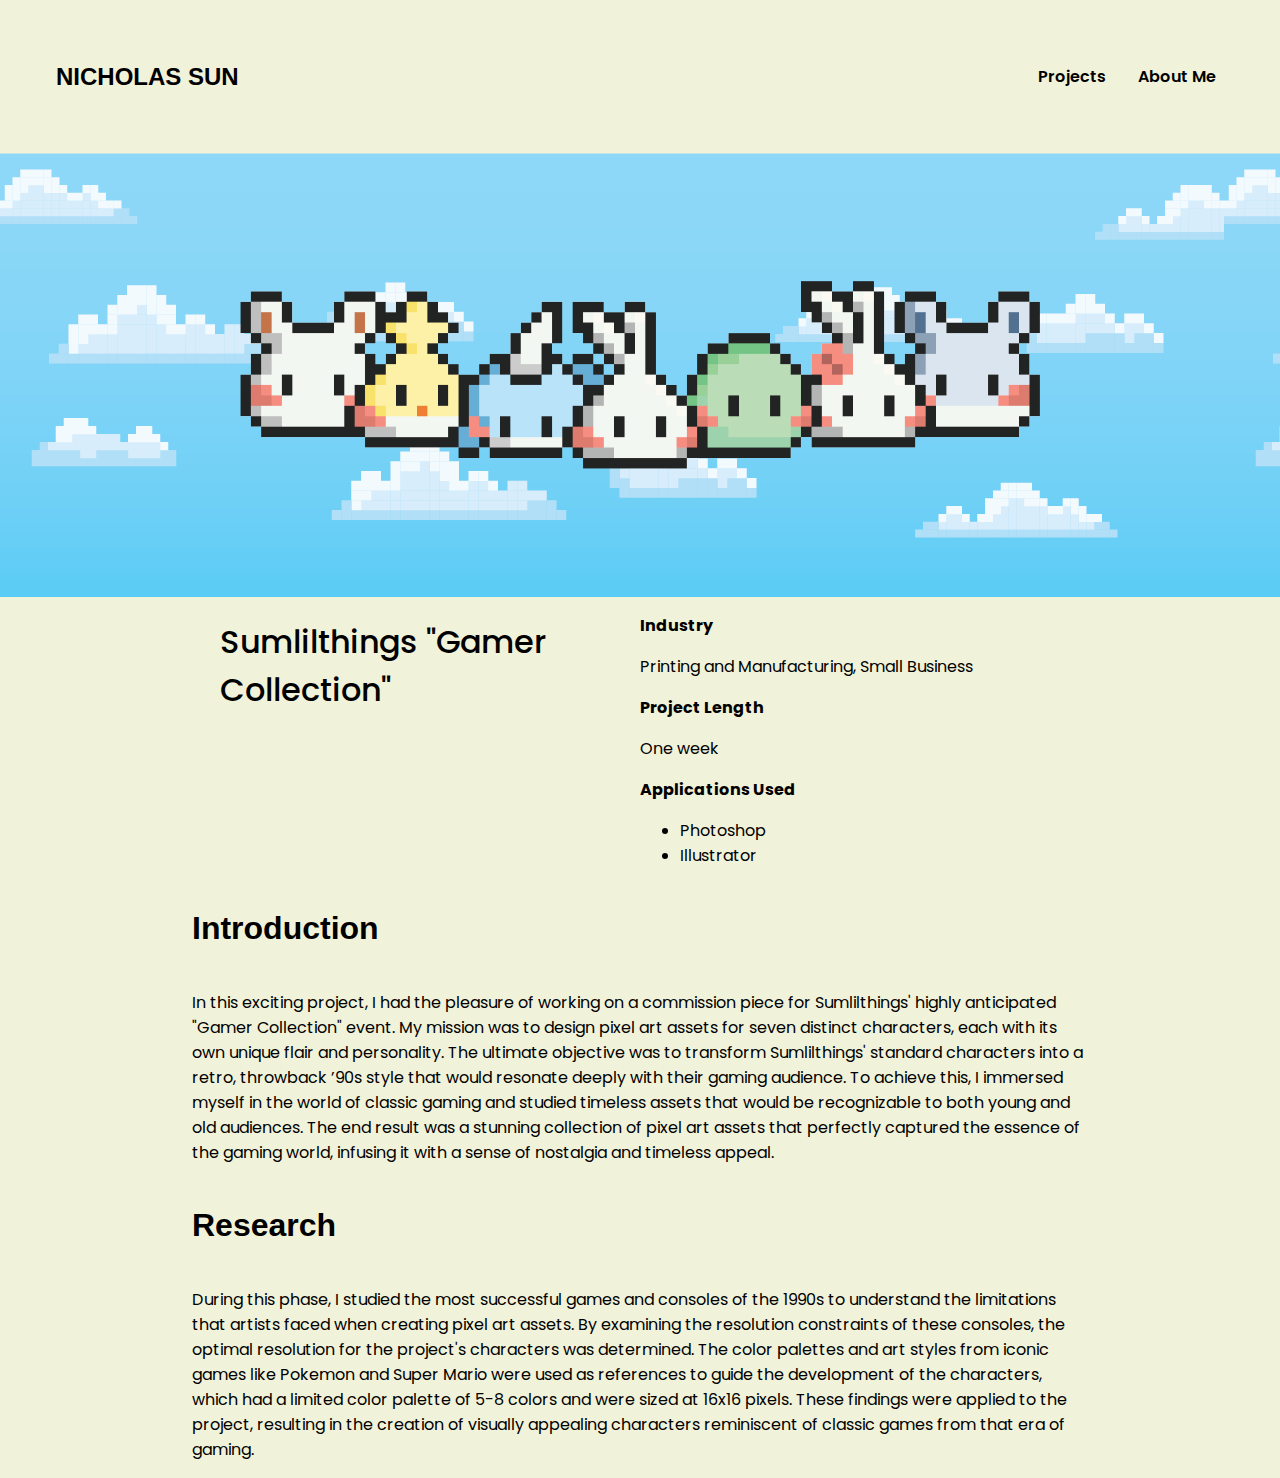
==== project1.html @ 2cc6ef91 "edit" ====
<!DOCTYPE html>
<html lang="en">
<head>
    <meta charset="UTF-8">
    <meta http-equiv="X-UA-Compatible" content="IE=edge">
    <meta name="viewport" content="width=device-width, initial-scale=1.0">
    <link rel="stylesheet" href="styles.css">
    <title>nicholaszsun</title>
</head>
<body class="page project1">
    <header>
        <nav>
            <a class="logo" href="index.html">Nicholas Sun</a>
            <div class="navlinks">
                <ul>
                   <li><a href="#">Projects</a></li>
                    <li><a href="#">About Me</a></li> 
                </ul>
            </div>
        </nav>
    </header>

    <section class="sumlilhero">
        <img class="sumlilthumbnail" src="images/Sumlilthings Banner Remake-01-01.png" alt="Sumlilthings Banner"> 
    </section>
      
    <section class="sect title">
        <div class="sect title content">
          <div class="cont sumlil">
            <h1>Sumlilthings "Gamer Collection"</h1>
          </div>
          <div class="desc sumlil">
            <h3>Industry</h3>
                <p>Printing and Manufacturing, Small Business </p>
                <h3>Project Length</h3>
                <p>One week</p>
                <h3>Applications Used</h3>
                <ul>
                    <li>Photoshop</li>
                    <li>Illustrator</li>
                </ul>
          </div>
        </div>
    </section>


    <section class="sect intro">
        <div class="sect content intro ">
          <h2>Introduction</h2>
          <div class="">
            <p>In this exciting project, I had the pleasure of working on a commission piece for Sumlilthings' highly anticipated "Gamer Collection" event. My mission was to design pixel art assets for seven distinct characters, each with its own unique flair and personality. The ultimate objective was to transform Sumlilthings' standard characters into a retro, throwback ’90s style that would resonate deeply with their gaming audience. To achieve this, I immersed myself in the world of classic gaming and studied timeless assets that would be recognizable to both young and old audiences. The end result was a stunning collection of pixel art assets that perfectly captured the essence of the gaming world, infusing it with a sense of nostalgia and timeless appeal.
                  </p>
          </div>
        </div>
      </section>

    <section class="sect research">
        <div class="sect content research">
            <h2>Research</h2>
            <p>During this phase, I studied the most successful games and consoles of the 1990s to understand the limitations that artists faced when creating pixel art assets. By examining the resolution constraints of these consoles, the optimal resolution for the project's characters was determined. The color palettes and art styles from iconic games like Pokemon and Super Mario were used as references to guide the development of the characters, which had a limited color palette of 5-8 colors and were sized at 16x16 pixels. These findings were applied to the project, resulting in the creation of visually appealing characters reminiscent of classic games from that era of gaming.</p>
        </div>    
    </section>

</body>
</html>
---- styles.css ----
@import url('https://fonts.googleapis.com/css2?family=Poppins:wght@300;400;500;700;800&display=swap');
 @font-face {
  font-family: bubblepixel;
  src: url(fonts/04B_30__.TTF);
 }

*{
  box-sizing: border-box;
  font-family: "Poppins", sans-serif;
  font-size: 16px;
}

body{
  background-color: #f1f2da;
  margin: 0;
  padding: 0;
}

h2{
  font-size: 2rem;
  font-weight: 600;
  font-family: Helvetica, sans-serif;
}

/* ^^^^^^^^^^^^^^^^^^^^^^^^^^^^^^^^CSS FOR THE ENIRE WEBSITE^^^^^^^^^^^^^^^^^^^^^^^^^^^^^^^^^^^^^^^ */

nav{
  display: flex;
  justify-content: space-between;
  align-items: center;
  padding: 3rem;
  /* background-color: lightblue; */
}

.logo{
  font-family: "Helvetica", sans-serif;
  font-weight: 700;
  font-size: 1.5rem;
  margin: .5rem;
  color: black;
  text-decoration: none;
  text-transform: uppercase;
}

.navlinks ul{
  margin: 0;
  padding: 0;
  display: flex;
}

.navlinks li{
  list-style: none;
}

.navlinks li a{
  text-decoration: none;
  color: black;
  padding: 1rem;
  display: block;
}

.navlinks li:hover{
  font-weight: 700;
}

/* ^^^^^^^^^^^^^^^^^^^^^^^^^^^^^^^^CSS FOR THE HEADER OF WEBSITE^^^^^^^^^^^^^^^^^^^^^^^^^^^^^^^^^^^^^^^ */
 .hero{
  display: flex;
  justify-content: center;
 }

 h1{
  font-size: 2rem;
  width: min(800px, 70%);
  font-weight: 500;
 }

 /* ^^^^^^^^^^^^^^^^^^^^^^^^^^^^^^^^CSS FOR PROJECTS OF WEBSITE^^^^^^^^^^^^^^^^^^^^^^^^^^^^^^^^^^^^^^^ */
 a{
  color: black;
  font-weight: 600;
}

.projects{
  display: grid;
  grid-template-columns: repeat(2,1fr);
  grid-template-rows: repeat(3,1fr);
  gap: 1rem 0;
  padding: 1rem;
}

.projectimage{
  background-color: lightblue;
}
.projectdes{
  background-color: lightcoral;
}

.projtitle{
  font-family: Helvetica, sans-serif;
  font-size: 2rem;
}

/* ^^^^^^^^^^^^^^^^^^^^^^^^^^^^^^^^CSS FOR PROJECT 1 HERO^^^^^^^^^^^^^^^^^^^^^^^^^^^^^^^^^^^^^^^ */
.sumlilhero{
  background-image: url(images/Background-01-01.png);
  background-position: left top;
  display: flex;
  justify-content: center;
  align-items: center;
  padding: 8rem 0rem;
}
.sumlilthumbnail{
  width: min(800px, 70%);
}

.sect{
  display: grid;
  margin: auto;
}

.sect.title{
  justify-content: center;
}
.sect.title.content{
  grid-template-columns: repeat(2, minmax(600px,1fr));
}
.cont.sumlil{
  display: flex;
  justify-content: flex-end;
}

.sect.intro{
  justify-content: center;
}
.sect.content{
  width: min(1200px, 70%);
}
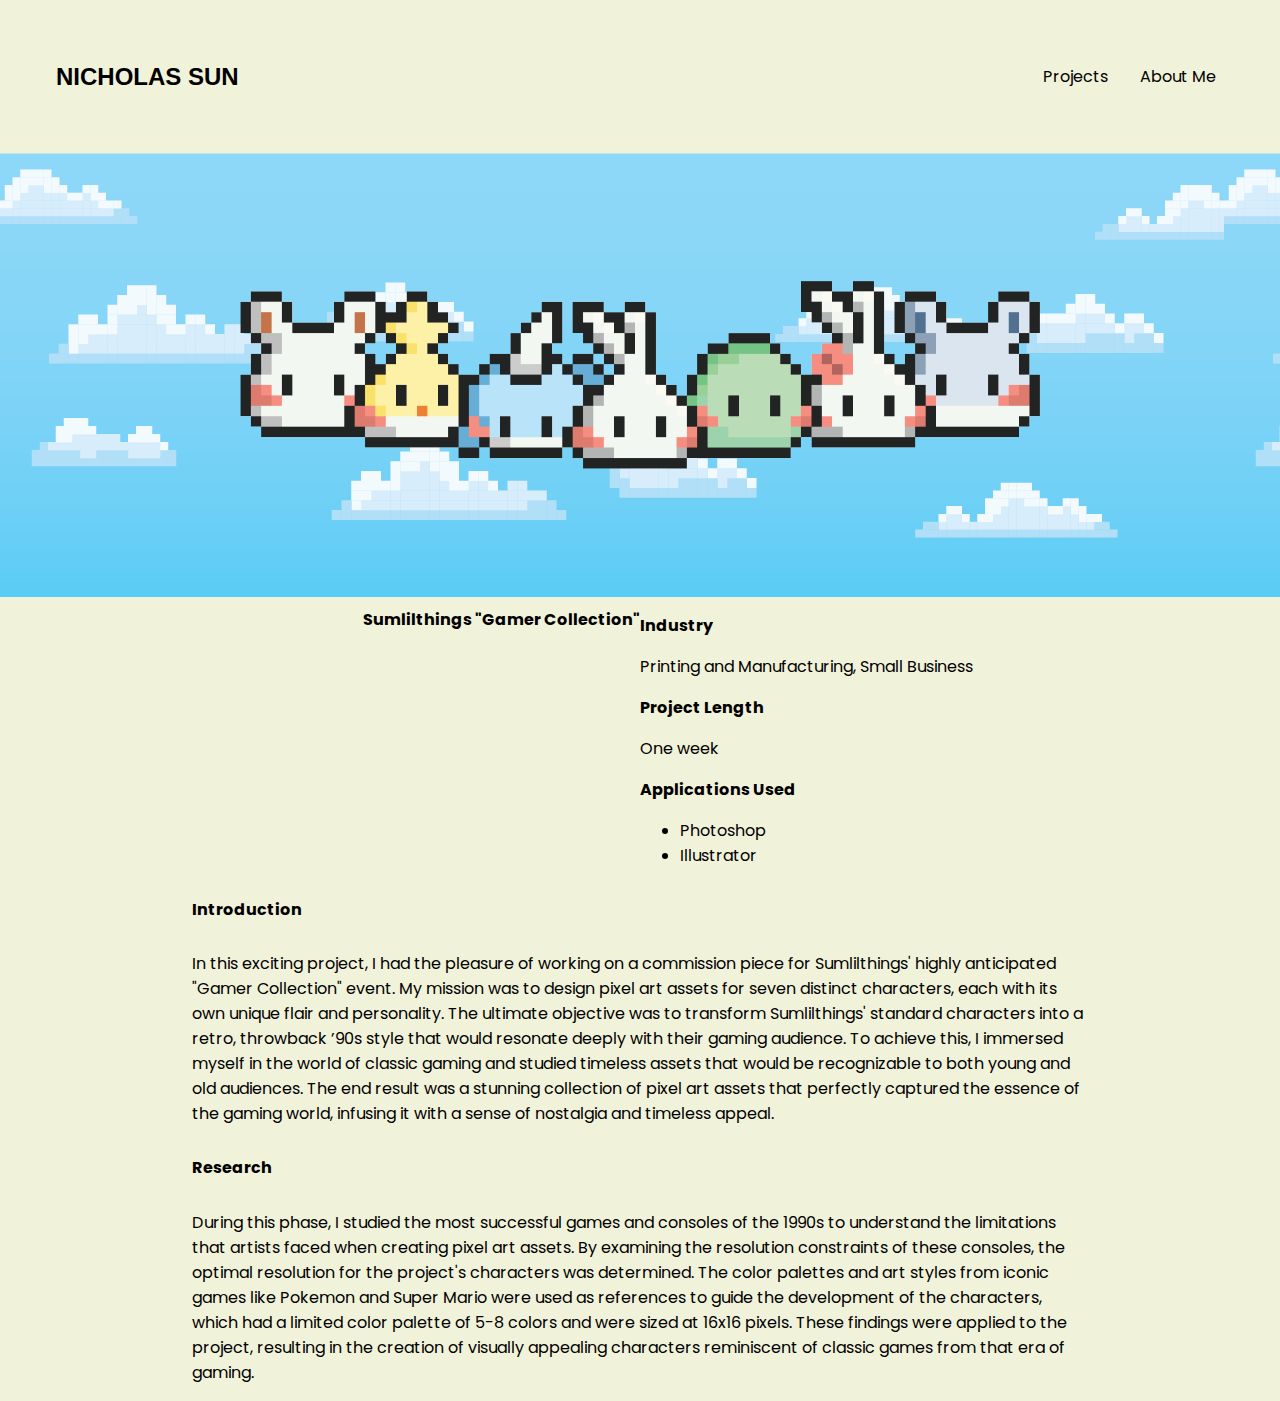
==== commit fd9f34f2: "added project 1 stylesheet" ====
--- a/project1.html
+++ b/project1.html
@@ -4,7 +4,7 @@
     <meta charset="UTF-8">
     <meta http-equiv="X-UA-Compatible" content="IE=edge">
     <meta name="viewport" content="width=device-width, initial-scale=1.0">
-    <link rel="stylesheet" href="styles.css">
+    <link rel="stylesheet" href="project1.css">
     <title>nicholaszsun</title>
 </head>
 <body class="page project1">
--- a/project1.css
+++ b/project1.css
@@ -0,0 +1,91 @@
+@import url('https://fonts.googleapis.com/css2?family=Poppins:wght@300;400;500;700;800&display=swap');
+@font-face {
+ font-family: bubblepixel;
+ src: url(fonts/04B_30__.TTF);
+}
+
+*{
+ box-sizing: border-box;
+ font-family: "Poppins", sans-serif;
+ font-size: 16px;
+}
+
+body{
+ background-color: #f1f2da;
+ margin: 0;
+ padding: 0;
+}
+
+nav{
+    display: flex;
+    justify-content: space-between;
+    align-items: center;
+    padding: 3rem;
+    /* background-color: lightblue; */
+  }
+  
+  .logo{
+    font-family: "Helvetica", sans-serif;
+    font-weight: 700;
+    font-size: 1.5rem;
+    margin: .5rem;
+    color: black;
+    text-decoration: none;
+    text-transform: uppercase;
+  }
+  
+  .navlinks ul{
+    margin: 0;
+    padding: 0;
+    display: flex;
+  }
+  
+  .navlinks li{
+    list-style: none;
+  }
+  
+  .navlinks li a{
+    text-decoration: none;
+    color: black;
+    padding: 1rem;
+    display: block;
+  }
+  
+  .navlinks li:hover{
+    font-weight: 700;
+  }
+
+  .sumlilhero{
+    background-image: url(images/Background-01-01.png);
+    background-position: left top;
+    display: flex;
+    justify-content: center;
+    align-items: center;
+    padding: 8rem 0rem;
+  }
+  .sumlilthumbnail{
+    width: min(800px, 70%);
+  }
+  
+  .sect{
+    display: grid;
+    margin: auto;
+  }
+  
+  .sect.title{
+    justify-content: center;
+  }
+  .sect.title.content{
+    grid-template-columns: repeat(2, minmax(600px,1fr));
+  }
+  .cont.sumlil{
+    display: flex;
+    justify-content: flex-end;
+  }
+  
+  .sect.intro{
+    justify-content: center;
+  }
+  .sect.content{
+    width: min(1200px, 70%);
+  }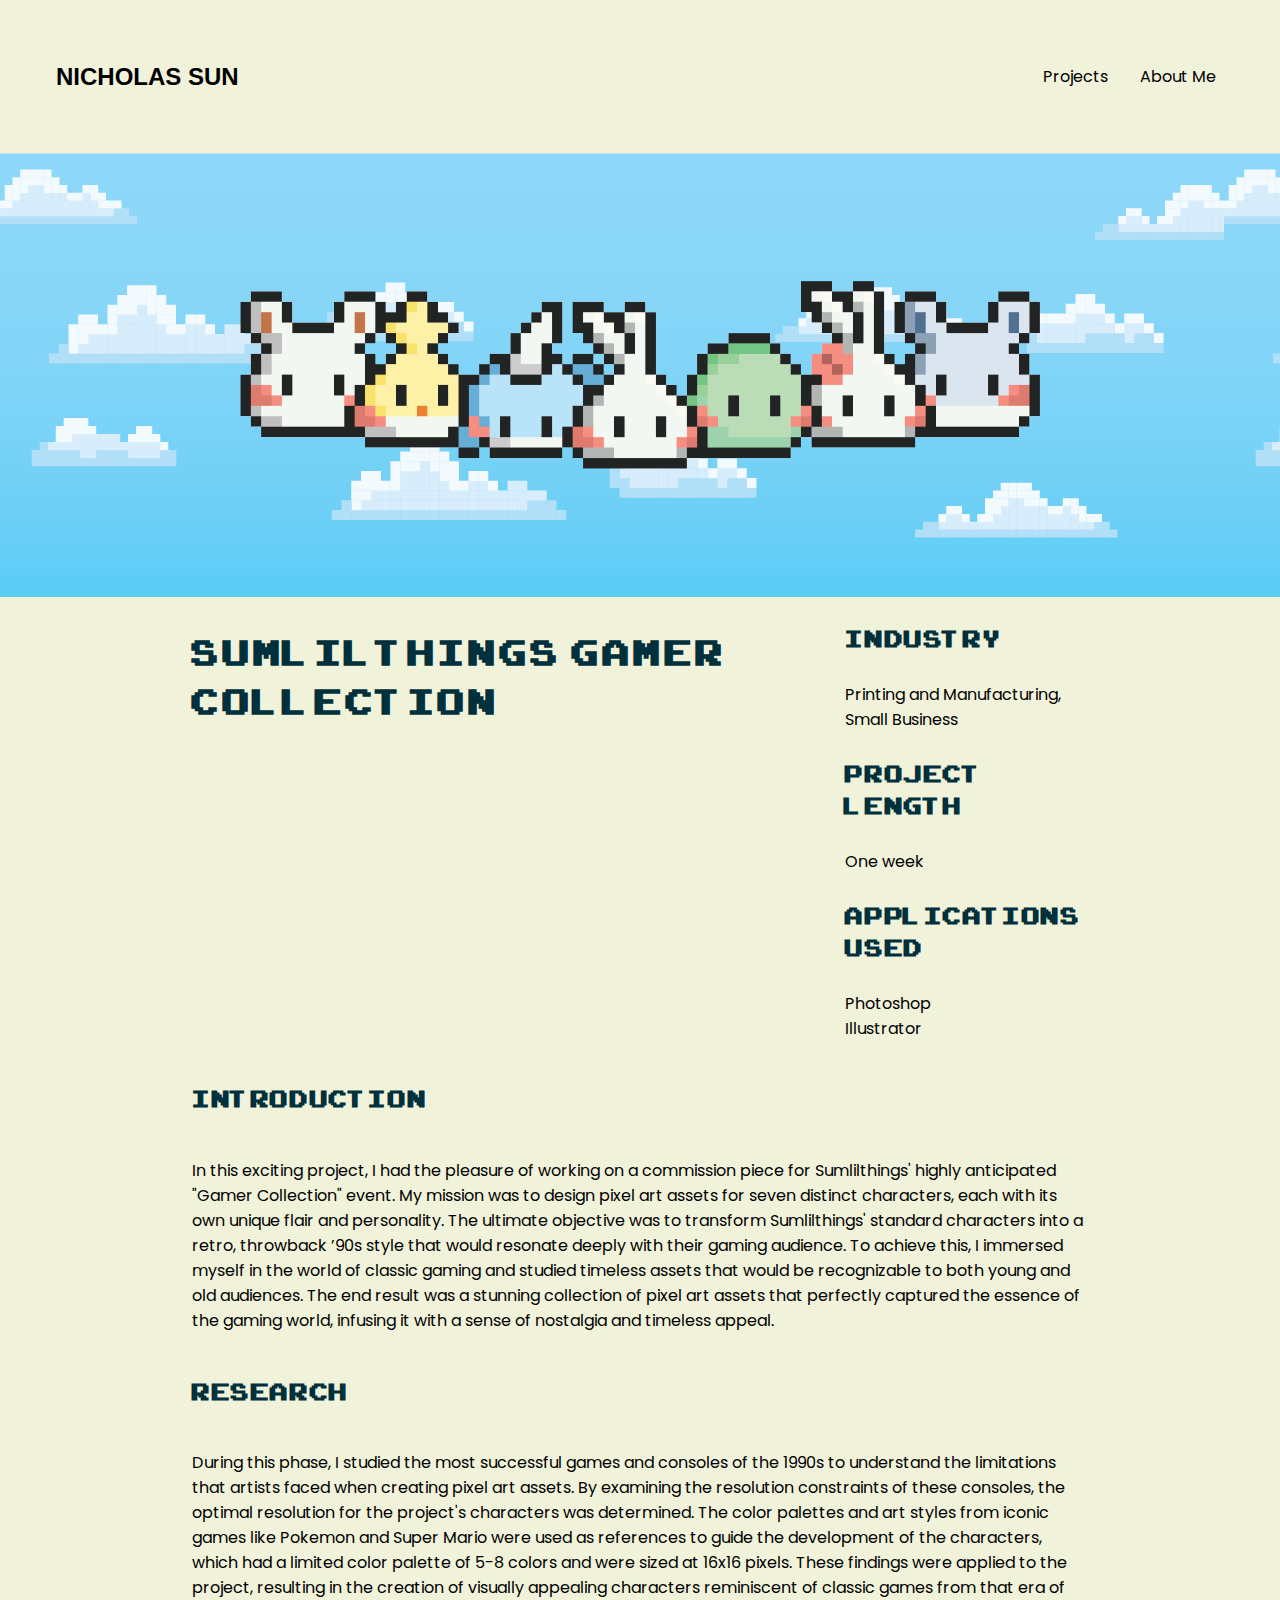
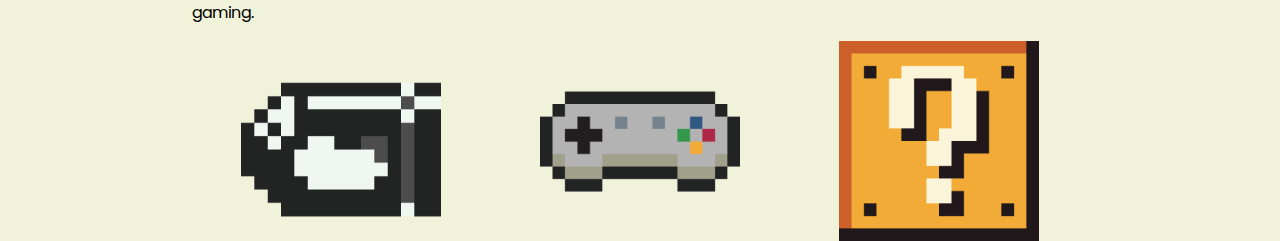
==== commit 2ce3401e: "sd" ====
--- a/project1.html
+++ b/project1.html
@@ -27,14 +27,14 @@
     <section class="sect title">
         <div class="sect title content">
           <div class="cont sumlil">
-            <h1>Sumlilthings "Gamer Collection"</h1>
+            <h1>Sumlilthings Gamer Collection</h1>
           </div>
           <div class="desc sumlil">
-            <h3>Industry</h3>
+                <h2>Industry</h2>
                 <p>Printing and Manufacturing, Small Business </p>
-                <h3>Project Length</h3>
+                <h2>Project Length</h2>
                 <p>One week</p>
-                <h3>Applications Used</h3>
+                <h2>Applications Used</h2>
                 <ul>
                     <li>Photoshop</li>
                     <li>Illustrator</li>
@@ -58,8 +58,15 @@
         <div class="sect content research">
             <h2>Research</h2>
             <p>During this phase, I studied the most successful games and consoles of the 1990s to understand the limitations that artists faced when creating pixel art assets. By examining the resolution constraints of these consoles, the optimal resolution for the project's characters was determined. The color palettes and art styles from iconic games like Pokemon and Super Mario were used as references to guide the development of the characters, which had a limited color palette of 5-8 colors and were sized at 16x16 pixels. These findings were applied to the project, resulting in the creation of visually appealing characters reminiscent of classic games from that era of gaming.</p>
-        </div>    
+            <div class="image-container">
+                <img class="pictures" src="images/Bullet Pete.png" alt="Image 1">
+                <img class="pictures" src="images/Controller.png" alt="Image 2">
+                <img class="pictures" src="images/Mystery Box.png" alt="Image 3">
+            </div>
+        </div>      
+        
     </section>
+    
 
 </body>
 </html>--- a/project1.css
+++ b/project1.css
@@ -1,13 +1,26 @@
 @import url('https://fonts.googleapis.com/css2?family=Poppins:wght@300;400;500;700;800&display=swap');
 @font-face {
- font-family: bubblepixel;
- src: url(fonts/04B_30__.TTF);
+ font-family: pixel;
+ src: url(fonts/ARCADECLASSIC.TTF);
 }
 
 *{
  box-sizing: border-box;
  font-family: "Poppins", sans-serif;
- font-size: 16px;
+ font-size: 1rem;
+}
+
+h1{
+    font-family: pixel;
+    font-size: 3rem;
+    letter-spacing: .3rem;
+    color: #00303b;
+}
+h2{
+    font-family: pixel;
+    font-size: 2rem;
+    letter-spacing: .1rem;
+    color: #00303b;
 }
 
 body{
@@ -15,7 +28,12 @@
  margin: 0;
  padding: 0;
 }
+ul{
+    list-style: none;
+    padding: 0;
+}
 
+/* ^^^^^^^^^^^^^^^^^^^^^^^^^^^^^^^^CSS FOR THE ENIRE WEBSITE^^^^^^^^^^^^^^^^^^^^^^^^^^^^^^^^^^^^^^^ */
 nav{
     display: flex;
     justify-content: space-between;
@@ -54,6 +72,7 @@
   .navlinks li:hover{
     font-weight: 700;
   }
+/* ^^^^^^^^^^^^^^^^^^^^^^^^^^^^^^^^CSS FOR THE NAV BAR^^^^^^^^^^^^^^^^^^^^^^^^^^^^^^^^^^^^^^^ */
 
   .sumlilhero{
     background-image: url(images/Background-01-01.png);
@@ -68,24 +87,36 @@
   }
   
   .sect{
-    display: grid;
+    display: flex;
     margin: auto;
+    flex-direction: column;
   }
   
   .sect.title{
     justify-content: center;
   }
   .sect.title.content{
-    grid-template-columns: repeat(2, minmax(600px,1fr));
+    flex-direction: row;
+    gap: 2rem;
   }
   .cont.sumlil{
     display: flex;
-    justify-content: flex-end;
   }
   
   .sect.intro{
+    
     justify-content: center;
   }
+
   .sect.content{
     width: min(1200px, 70%);
+  }
+
+  .image-container {
+    display: flex;
+    justify-content: space-around;
+  }
+  
+  .pictures {
+    width: 200px;
   }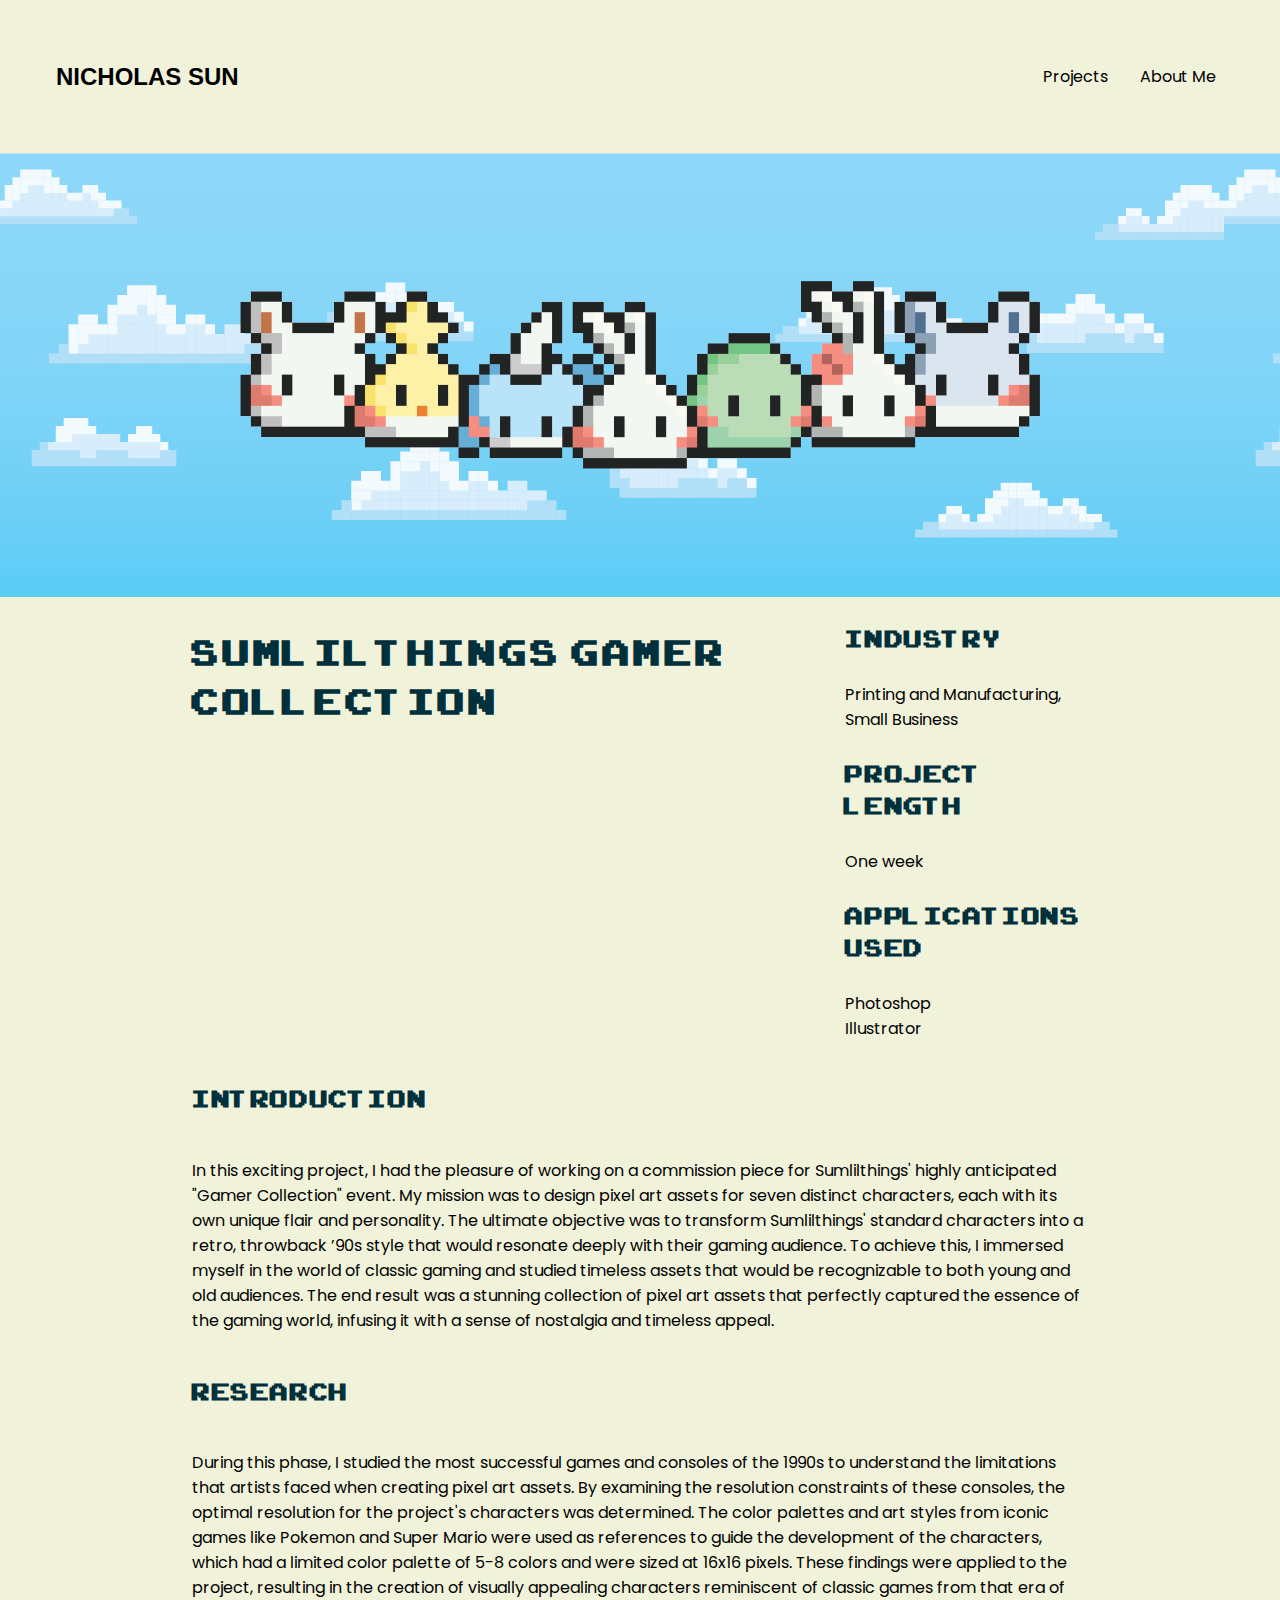
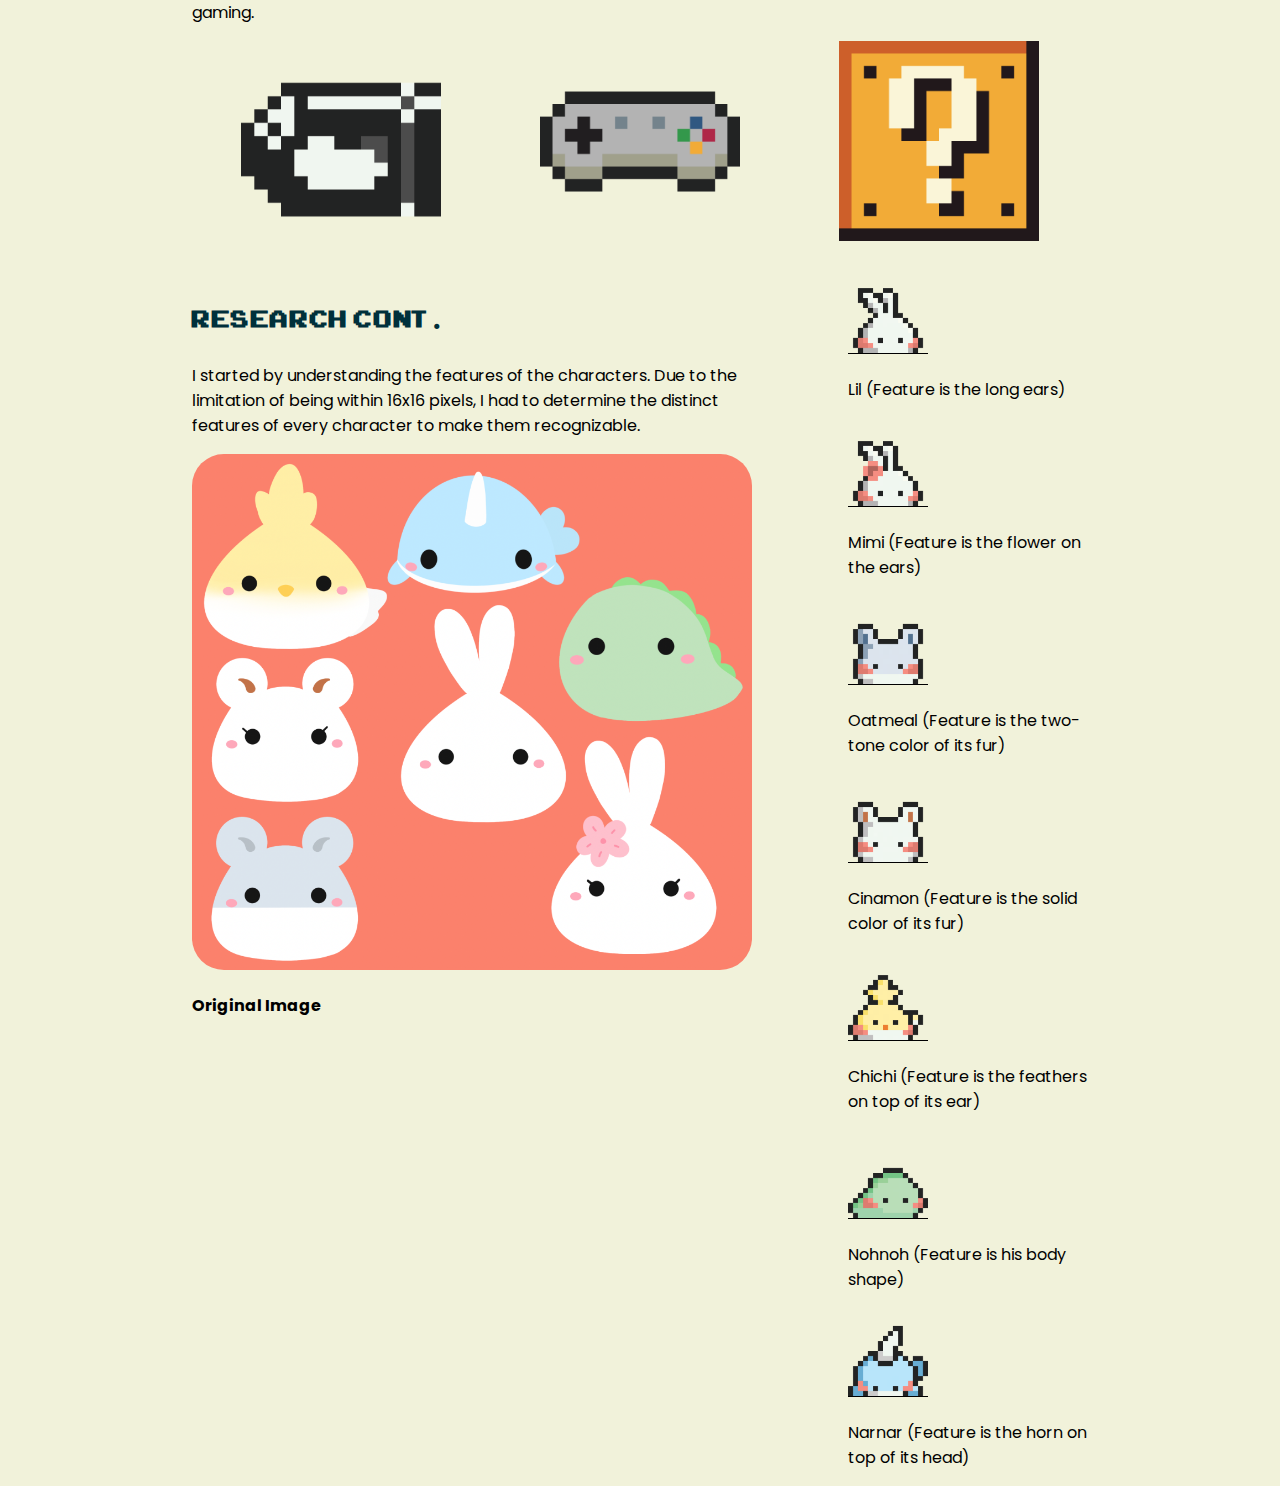
==== commit 3cd1a97d: "werw" ====
--- a/project1.html
+++ b/project1.html
@@ -63,9 +63,55 @@
                 <img class="pictures" src="images/Controller.png" alt="Image 2">
                 <img class="pictures" src="images/Mystery Box.png" alt="Image 3">
             </div>
+            <div class="sec research02">
+                <div class="left-container">
+                    <div class="item01">
+                        <h2>Research Cont.</h2>
+                        <p>I started by understanding the features of the characters. Due to the limitation of being within 16x16 pixels, I had to determine the distinct features of every character to make them recognizable.</p>
+                        <img class="ogimage" src="images/orign image.png" alt="">
+                        <h3>Original Image</h3>
+                    </div>
+                  </div>
+                  <div class="right-container">
+                    <div class="item">
+                        <img class="gif" src="images/Gifs/Lil Final.gif" alt="">
+                        <p>Lil (Feature is the long ears)</p>
+                    </div>
+                    <div class="item">
+                        <img class="gif" src="images/Gifs/Mimi Final.gif" alt="">
+                        <p>Mimi (Feature is the flower on the ears)</p>
+                    </div>
+                    <div class="item">
+                        <img class="gif" src="images/Gifs/Oatmeal Final.gif" alt="">
+                        <p>Oatmeal (Feature is the two-tone color of its fur)</p>
+                    </div>
+                    <div class="item">
+                        <img class="gif" src="images/Gifs/Cinamon Final.gif" alt="">
+                        <p>Cinamon (Feature is the solid color of its fur)</p>
+                    </div>
+                    <div class="item">
+                        <img class="gif" src="images/Gifs/Chichi Final.gif" alt="">
+                        <p>Chichi (Feature is the feathers on top of its ear)</p>
+                    </div>
+                    <div class="item">
+                        <img class="gif" src="images/Gifs/NohNoh Final.gif" alt="">
+                        <p>Nohnoh (Feature is his body shape)</p>
+                    </div>
+                    <div class="item">
+                        <img class="gif" src="images/Gifs/Narnar Final.gif" alt="">
+                        <p>Narnar (Feature is the horn on top of its head)</p>
+                    </div>
+                  </div>
+            </div>
         </div>      
-        
     </section>
+
+    <section class="sect design-process">
+        <div class="sect content design-process">
+            
+        </div>
+    </section>
+    
     
 
 </body>
--- a/project1.css
+++ b/project1.css
@@ -119,4 +119,31 @@
   
   .pictures {
     width: 200px;
-  }+  }
+
+  .sec.research02 {
+    display: grid;
+    grid-template-columns: repeat(2, 1fr);
+    grid-gap: 6rem;
+    margin-top: 2rem;
+  } 
+  
+  .left-container, .right-container {
+    display: grid;
+    grid-template-columns: repeat(1, 1fr);
+    grid-gap: .5rem;
+  }
+  
+  
+
+  .ogimage{
+    border-radius: 2rem;
+    max-width: 35rem;
+  }
+  
+  .gif{
+    width: 5rem;
+    border-bottom: .5px solid black;
+  }
+
+ 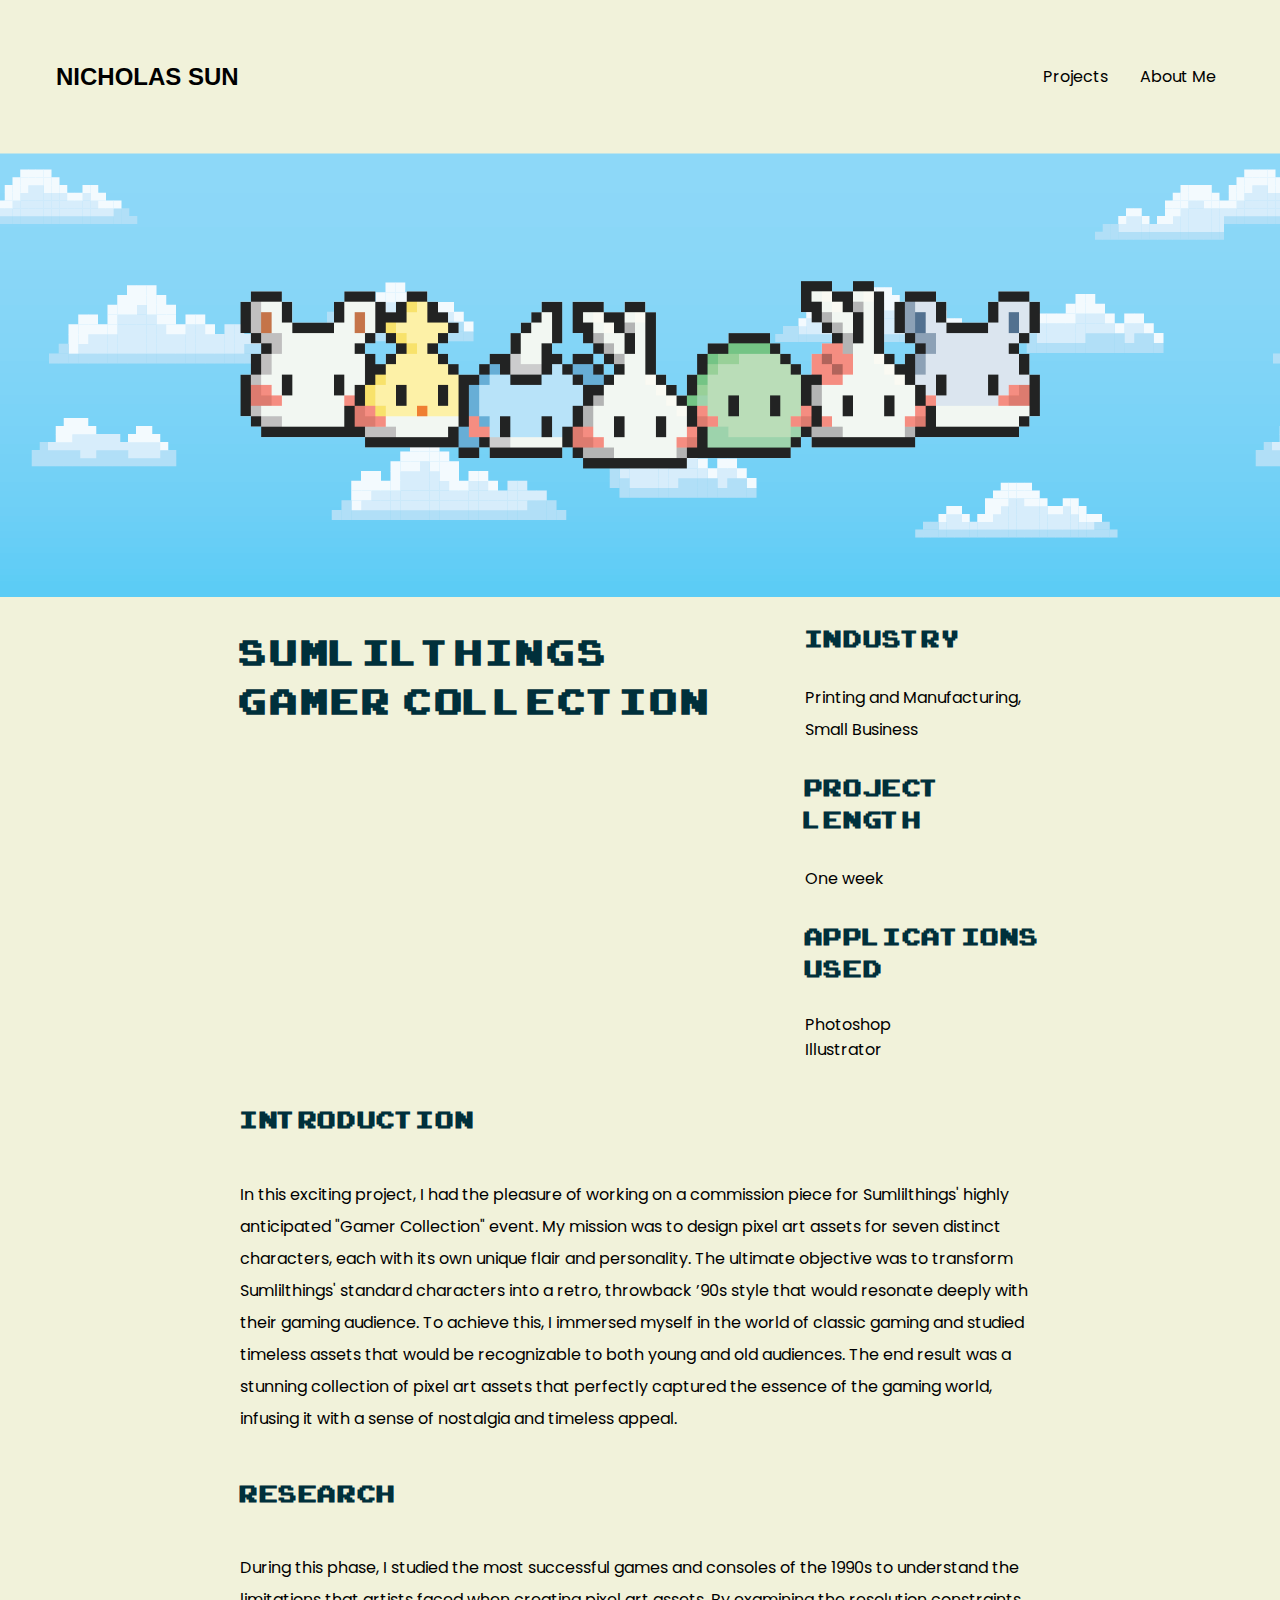
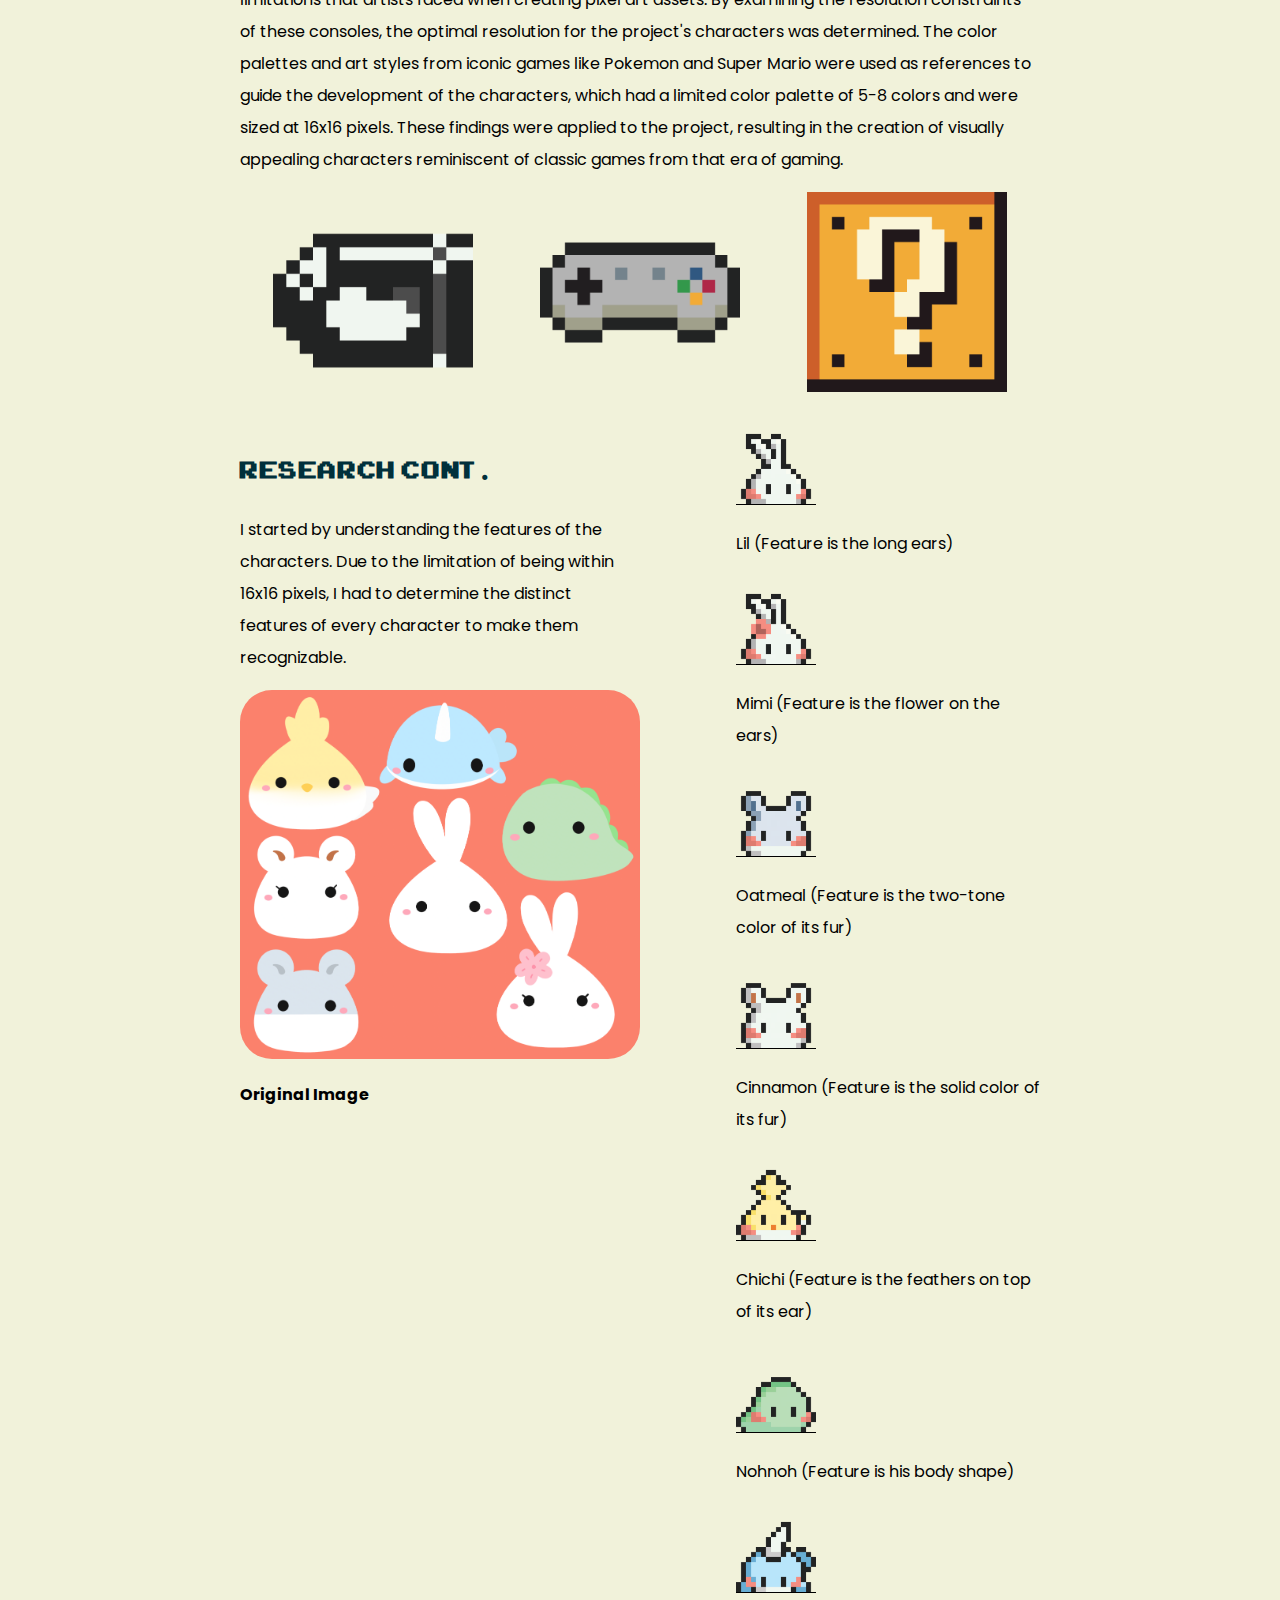
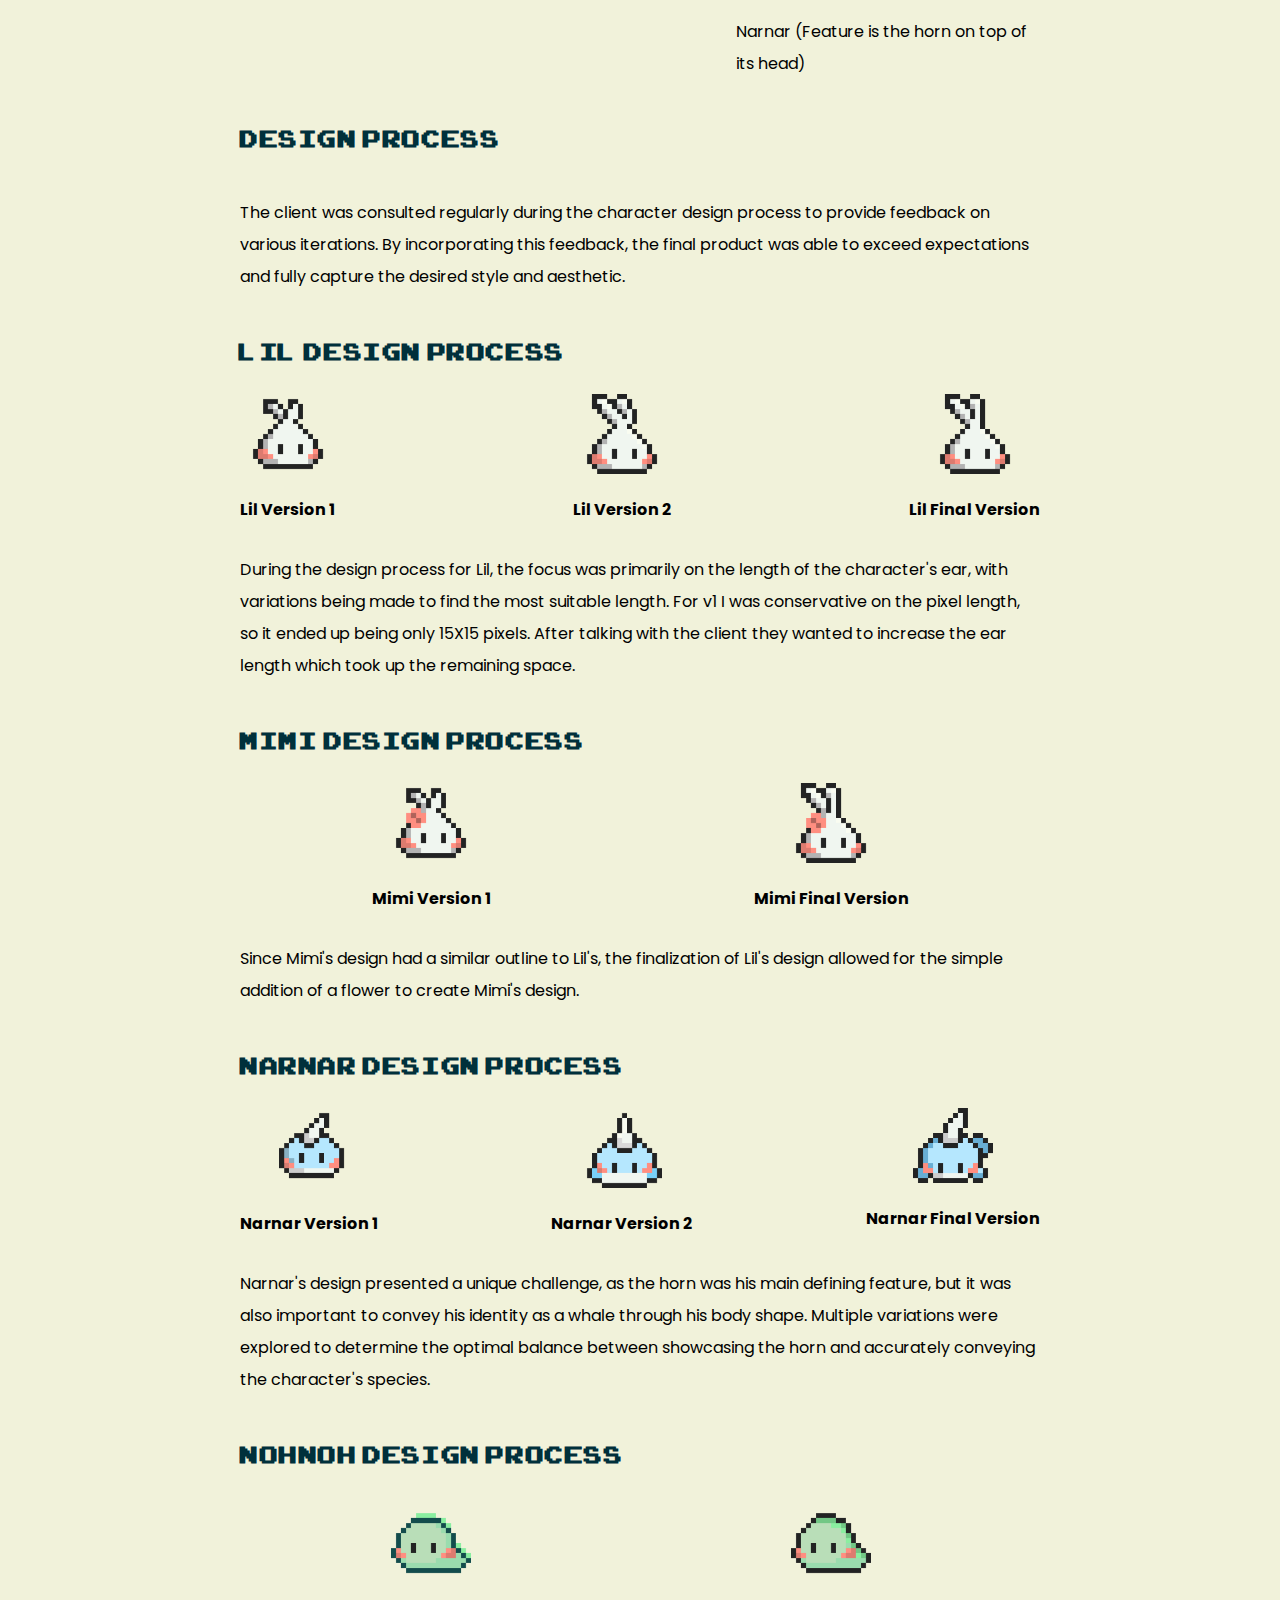
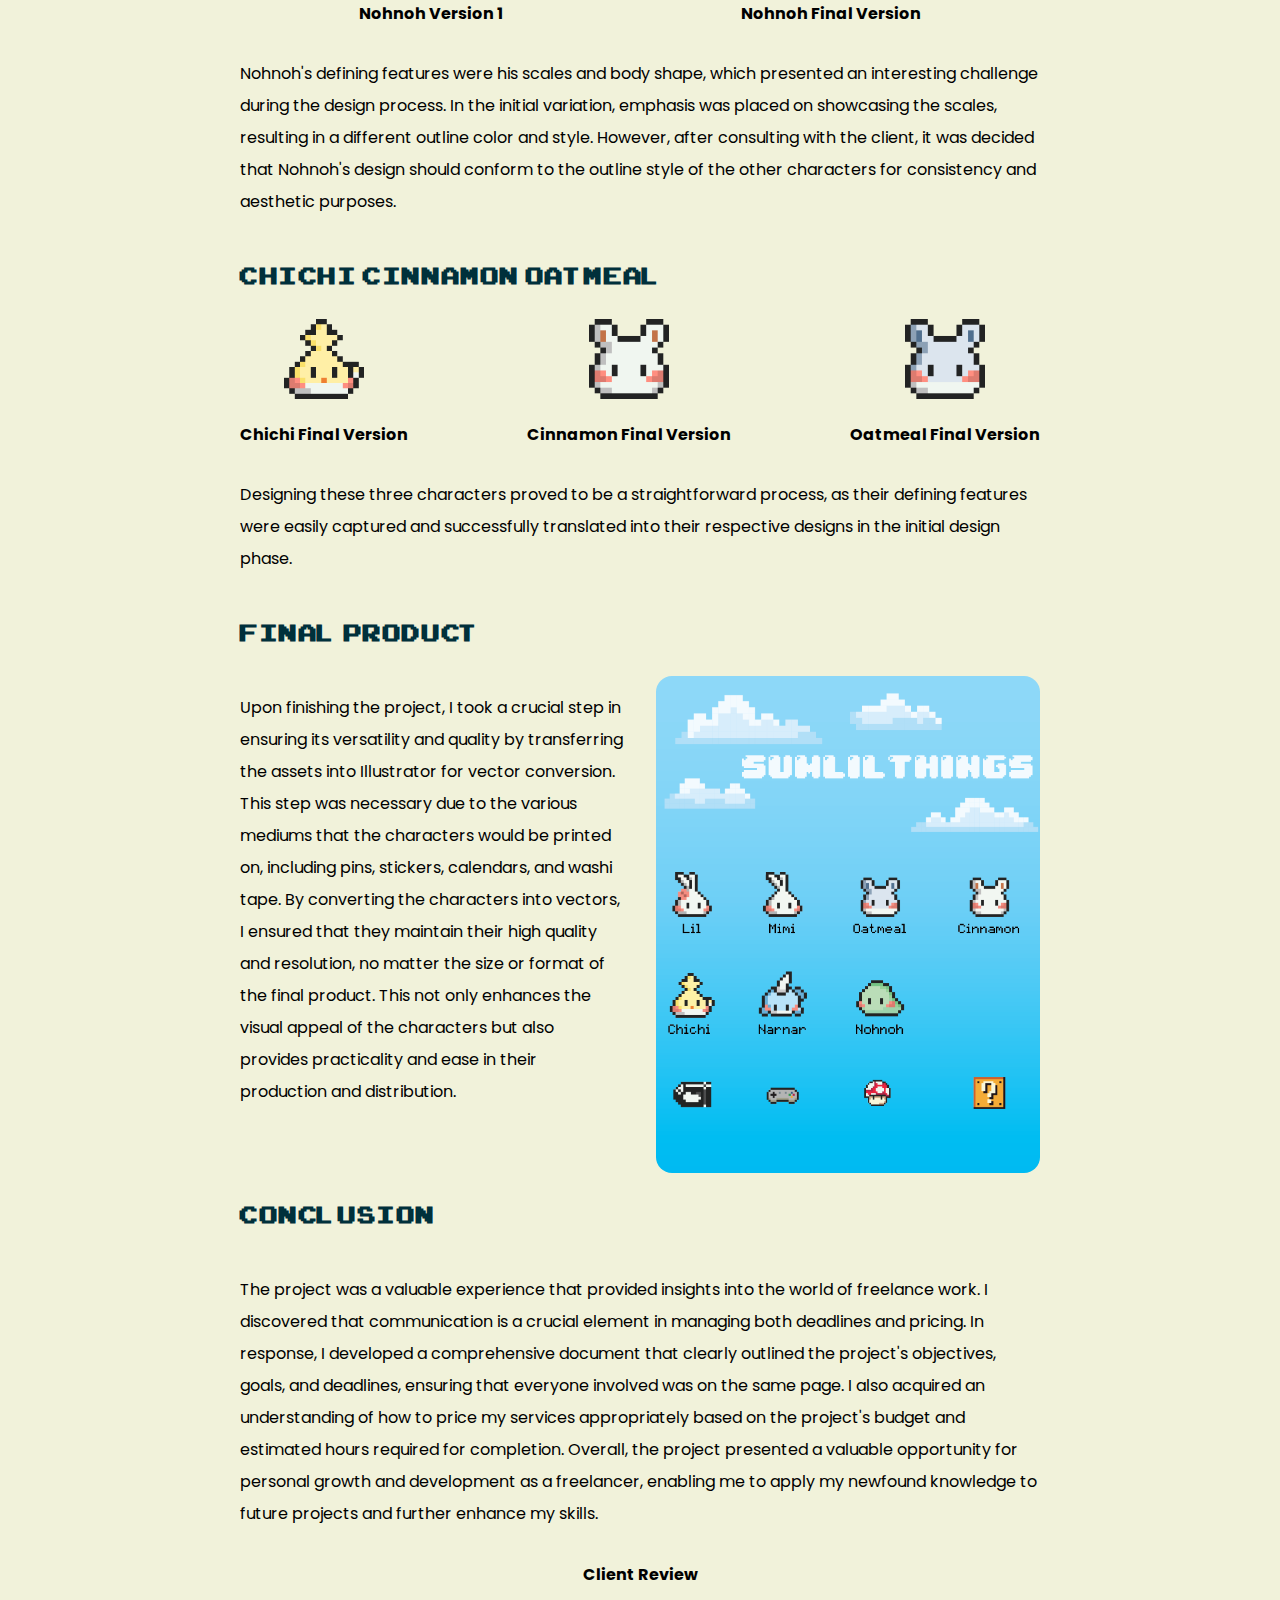
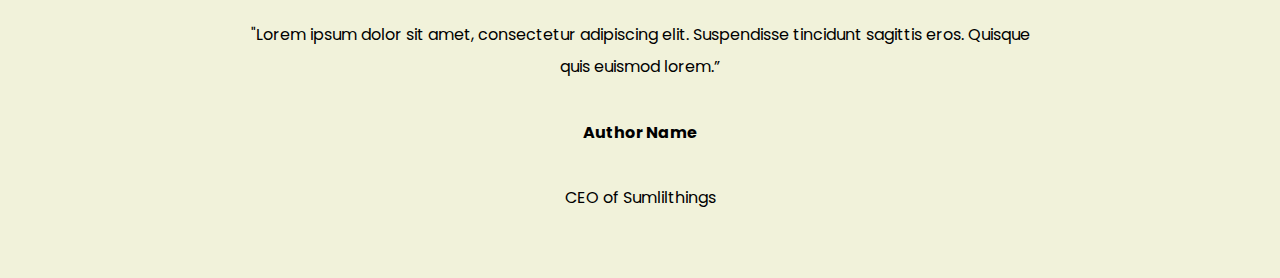
==== commit ef97a74b: "finished sumlilthings" ====
--- a/project1.html
+++ b/project1.html
@@ -63,7 +63,7 @@
                 <img class="pictures" src="images/Controller.png" alt="Image 2">
                 <img class="pictures" src="images/Mystery Box.png" alt="Image 3">
             </div>
-            <div class="sec research02">
+            <div class="sect research02">
                 <div class="left-container">
                     <div class="item01">
                         <h2>Research Cont.</h2>
@@ -87,7 +87,7 @@
                     </div>
                     <div class="item">
                         <img class="gif" src="images/Gifs/Cinamon Final.gif" alt="">
-                        <p>Cinamon (Feature is the solid color of its fur)</p>
+                        <p>Cinnamon (Feature is the solid color of its fur)</p>
                     </div>
                     <div class="item">
                         <img class="gif" src="images/Gifs/Chichi Final.gif" alt="">
@@ -108,10 +108,110 @@
 
     <section class="sect design-process">
         <div class="sect content design-process">
-            
-        </div>
-    </section>
-    
+            <h2>Design Process</h2>
+            <p>The client was consulted regularly during the character design process to provide feedback on various iterations. By incorporating this feedback, the final product was able to exceed expectations and fully capture the desired style and aesthetic.</p>
+            <h2>Lil Design Process</h2>
+                <div class="progression lil">
+                    <div class="version 1">
+                        <img class="img-progression" src="images/Lil Progression/Lil.png" alt="Lil Version 1">
+                        <h3>Lil Version 1</h3>
+                    </div>
+                    <div class="version 2">
+                        <img class="img-progression" src="images/Lil Progression/Lil Ear.png" alt="Lil Version 2">
+                        <h3>Lil Version 2</h3>
+                    </div>
+                    <div class="version 3">
+                        <img class="img-progression" src="images/Lil Progression/Lil Ear 2.png" alt="Lil Version 3">
+                        <h3>Lil Final Version</h3>
+                    </div>
+                </div>
+            <p>During the design process for Lil, the focus was primarily on the length of the character's ear, with variations being made to find the most suitable length. For v1 I was conservative on the pixel length, so it ended up being only 15X15 pixels. After talking with the client they wanted to increase the ear length which took up the remaining space.</p>
+            <h2>Mimi Design Process</h2>
+                <div class="progression mimi">
+                    <div class="version 1">
+                        <img class="img-progression" src="images/Mimi Progression/Mimi.png" alt="Mimi Version 1">
+                        <h3>Mimi Version 1</h3>
+                    </div>
+                    <div class="version 2">
+                        <img class="img-progression" src="images/Mimi Progression/Mimi Ear.png" alt="Mimi Final Version">
+                        <h3>Mimi Final Version</h3>
+                    </div>
+                </div>
+            <p>Since Mimi's design had a similar outline to Lil's, the finalization of Lil's design allowed for the simple addition of a flower to create Mimi's design.</p>
+            <h2>Narnar Design Process</h2>
+                <div class="progression narnar">
+                    <div class="version 1">
+                        <img class="img-progression" src="images/Narnar Progession/Narnar v1.png" alt="Narnar Version 1">
+                        <h3>Narnar Version 1</h3>
+                    </div>
+                    <div class="version 2">
+                        <img class="img-progression" src="images/Narnar Progession/Narnar v3.png" alt="Narnar Version 2">
+                        <h3>Narnar Version 2</h3>
+                    </div>
+                    <div class="version 3">
+                        <img class="img-progression" src="images/Narnar Progession/Narnar Final.png" alt="Narnar Version 3">
+                        <h3>Narnar Final Version</h3>
+                    </div>
+                </div>
+            <p>Narnar's design presented a unique challenge, as the horn was his main defining feature, but it was also important to convey his identity as a whale through his body shape. Multiple variations were explored to determine the optimal balance between showcasing the horn and accurately conveying the character's species.</p>
+            <h2>Nohnoh Design Process</h2>
+                <div class="progression nohnoh">
+                    <div class="version 1">
+                        <img class="img-progression" src="images/Nohnoh Progression/Nohnoh.png" alt="Nohnoh Version 1">
+                        <h3>Nohnoh Version 1</h3>
+                    </div>
+                    <div class="version 2">
+                        <img class="img-progression" src="images/Nohnoh Progression/Nohnoh B Outline.png" alt="Nohnoh Final Version">
+                        <h3>Nohnoh Final Version</h3>
+                    </div>
+                </div>
+            <p>Nohnoh's defining features were his scales and body shape, which presented an interesting challenge during the design process. In the initial variation, emphasis was placed on showcasing the scales, resulting in a different outline color and style. However, after consulting with the client, it was decided that Nohnoh's design should conform to the outline style of the other characters for consistency and aesthetic purposes.</p>
+            <h2>Chichi Cinnamon Oatmeal</h2>
+                <div class="progression cco">
+                    <div class="version chichi">
+                        <img class="img-progression" src="images/Chichi.png" alt="Chichi Version 1">
+                        <h3>Chichi Final Version</h3>
+                    </div>
+                    <div class="version cinnamon">
+                        <img class="img-progression" src="images/Cinnamon.png" alt="Cinnamon Version 2">
+                        <h3>Cinnamon Final Version</h3>
+                    </div>
+                    <div class="version oatmeal">
+                        <img class="img-progression" src="images/Oatmeal.png" alt="Oatmeal Version 3">
+                        <h3>Oatmeal Final Version</h3>
+                    </div>
+                </div>
+            <p>Designing these three characters proved to be a straightforward process, as their defining features were easily captured and successfully translated into their respective designs in the initial design phase.</p>
+        </div>
+    </section>
+    <section class="final-product">
+        <div class="sect content final-product">
+            <h2>Final Product</h2>
+            <div class="final-product-container">
+                <div class="final-product-text">
+                    <p>Upon finishing the project, I took a crucial step in ensuring its versatility and quality by transferring the assets into Illustrator for vector conversion. This step was necessary due to the various mediums that the characters would be printed on, including pins, stickers, calendars, and washi tape. By converting the characters into vectors, I ensured that they maintain their high quality and resolution, no matter the size or format of the final product. This not only enhances the visual appeal of the characters but also provides practicality and ease in their production and distribution.</p>
+                </div>
+                <div class="final-product-image">
+                    <img class="final-image"src="images/Final v4-01.png" alt="">
+                </div>
+            </div>
+        </div>
+    </section>
+    <section class="conclusion">
+        <div class="sect content conclusion">
+            <h2>Conclusion</h2>
+            <p>The project was a valuable experience that provided insights into the world of freelance work. I discovered that communication is a crucial element in managing both deadlines and pricing. In response, I developed a comprehensive document that clearly outlined the project's objectives, goals, and deadlines, ensuring that everyone involved was on the same page. I also acquired an understanding of how to price my services appropriately based on the project's budget and estimated hours required for completion. Overall, the project presented a valuable opportunity for personal growth and development as a freelancer, enabling me to apply my newfound knowledge to future projects and further enhance my skills.</p>
+        </div>
+    </section>
+    <section class="client-review">
+        <div class="sect content client-review">
+            <h3>Client Review</h3>
+            <p>"Lorem ipsum dolor sit amet, consectetur adipiscing elit. Suspendisse tincidunt sagittis eros. Quisque quis euismod lorem.”</p>
+            <img class="profile-pic-sumlil"src="" alt="">
+            <h4>Author Name</h4>
+            <p>CEO of Sumlilthings</p>
+        </div>
+    </section>
     
 
 </body>
--- a/project1.css
+++ b/project1.css
@@ -32,7 +32,9 @@
     list-style: none;
     padding: 0;
 }
-
+p{
+  line-height: 2rem;
+}
 /* ^^^^^^^^^^^^^^^^^^^^^^^^^^^^^^^^CSS FOR THE ENIRE WEBSITE^^^^^^^^^^^^^^^^^^^^^^^^^^^^^^^^^^^^^^^ */
 nav{
     display: flex;
@@ -104,12 +106,11 @@
   }
   
   .sect.intro{
-    
     justify-content: center;
   }
 
   .sect.content{
-    width: min(1200px, 70%);
+    width: min(50rem, 70%);
   }
 
   .image-container {
@@ -121,7 +122,7 @@
     width: 200px;
   }
 
-  .sec.research02 {
+  .sect.research02 {
     display: grid;
     grid-template-columns: repeat(2, 1fr);
     grid-gap: 6rem;
@@ -138,7 +139,7 @@
 
   .ogimage{
     border-radius: 2rem;
-    max-width: 35rem;
+    max-width: 25rem;
   }
   
   .gif{
@@ -146,4 +147,49 @@
     border-bottom: .5px solid black;
   }
 
- +  .progression{
+    display: flex;
+    justify-content: space-between;
+    
+  }
+
+  .progression .version{
+    text-align: center;
+  }
+
+  .img-progression{
+    width: 5rem;
+  }
+
+  .progression.mimi{
+    justify-content: space-around;
+  }
+
+  .progression.nohnoh{
+    justify-content: space-around;
+  }
+
+  .final-product-container{
+    display: grid;
+    grid-template-columns: repeat(2, 1fr);
+    gap: 2rem;
+  }
+
+  .final-product-image{
+    display: flex;
+    justify-content: center;
+    align-items: center;
+  }
+
+  .final-image{
+    max-width: 100%;
+    border-radius: 1rem;
+  }
+
+  .sect.content.client-review{
+    text-align: center;
+  }
+
+  .client-review{
+    margin-bottom: 3rem;
+  }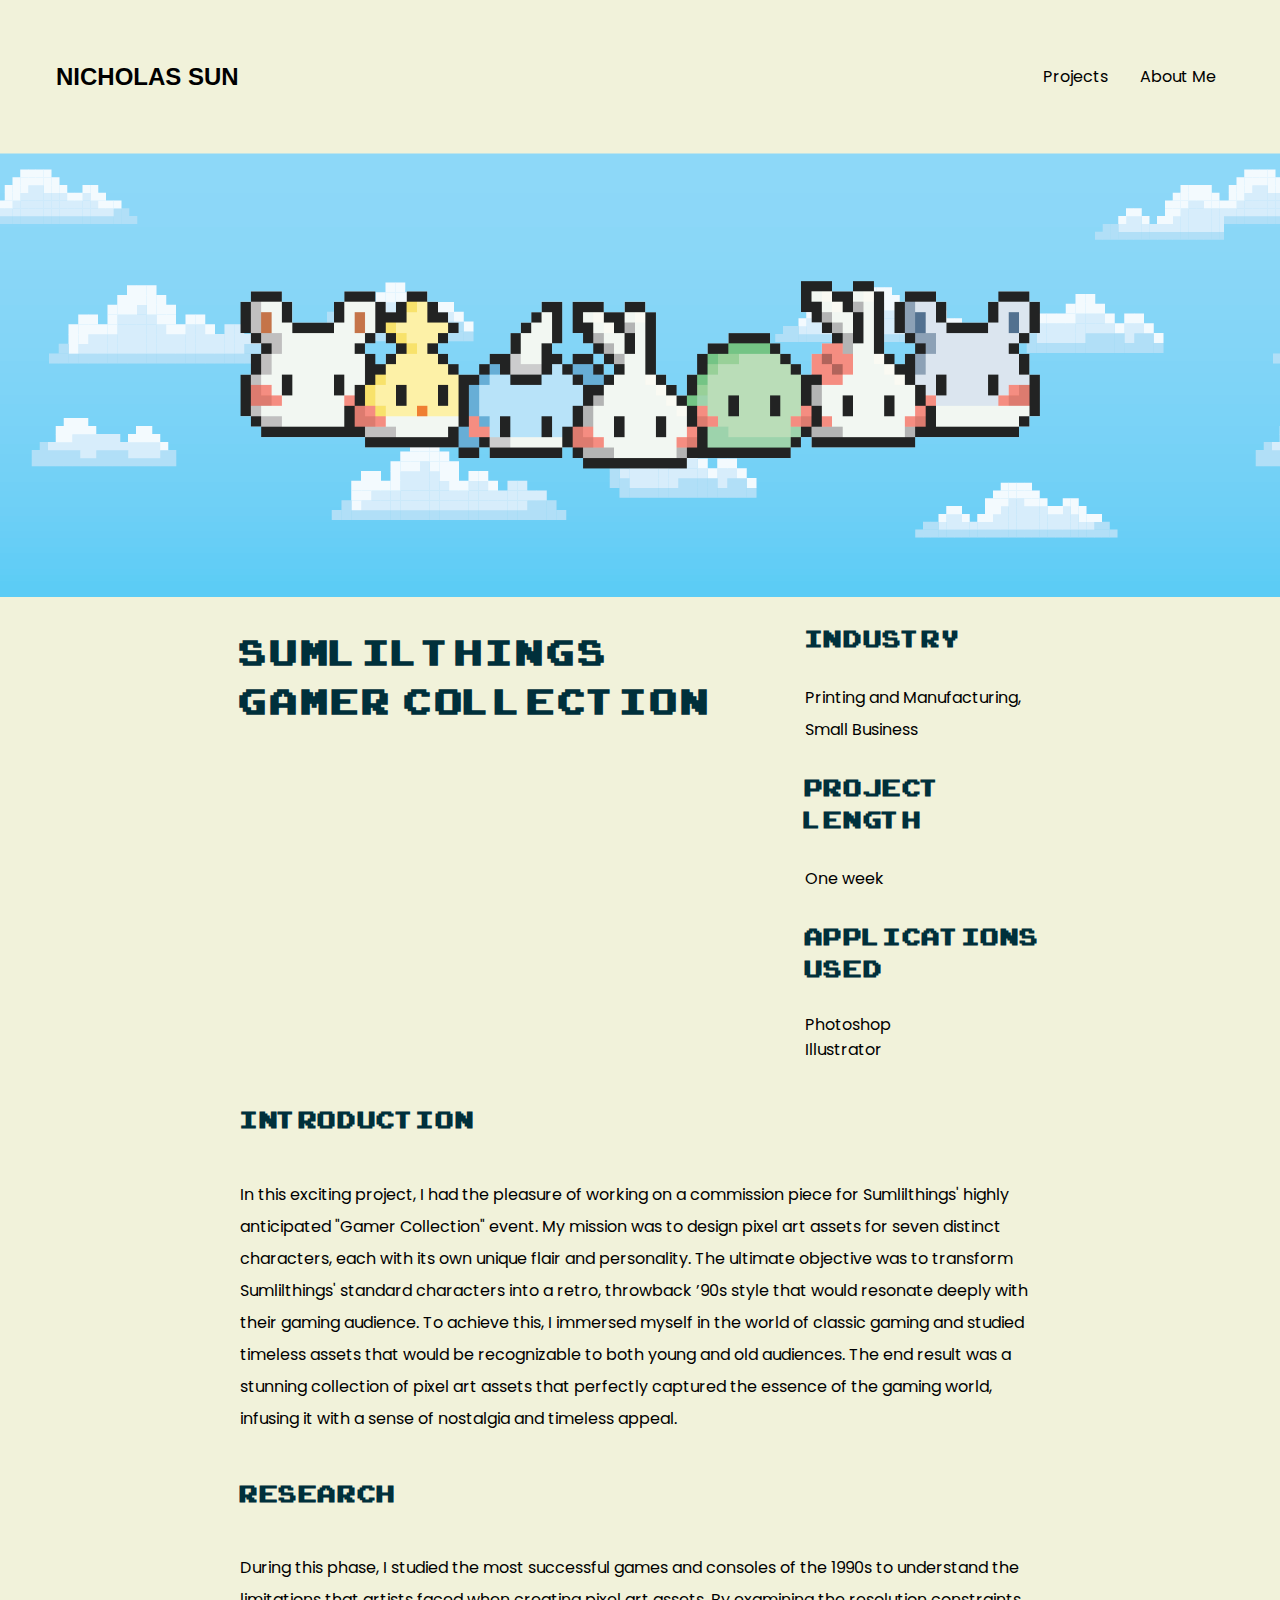
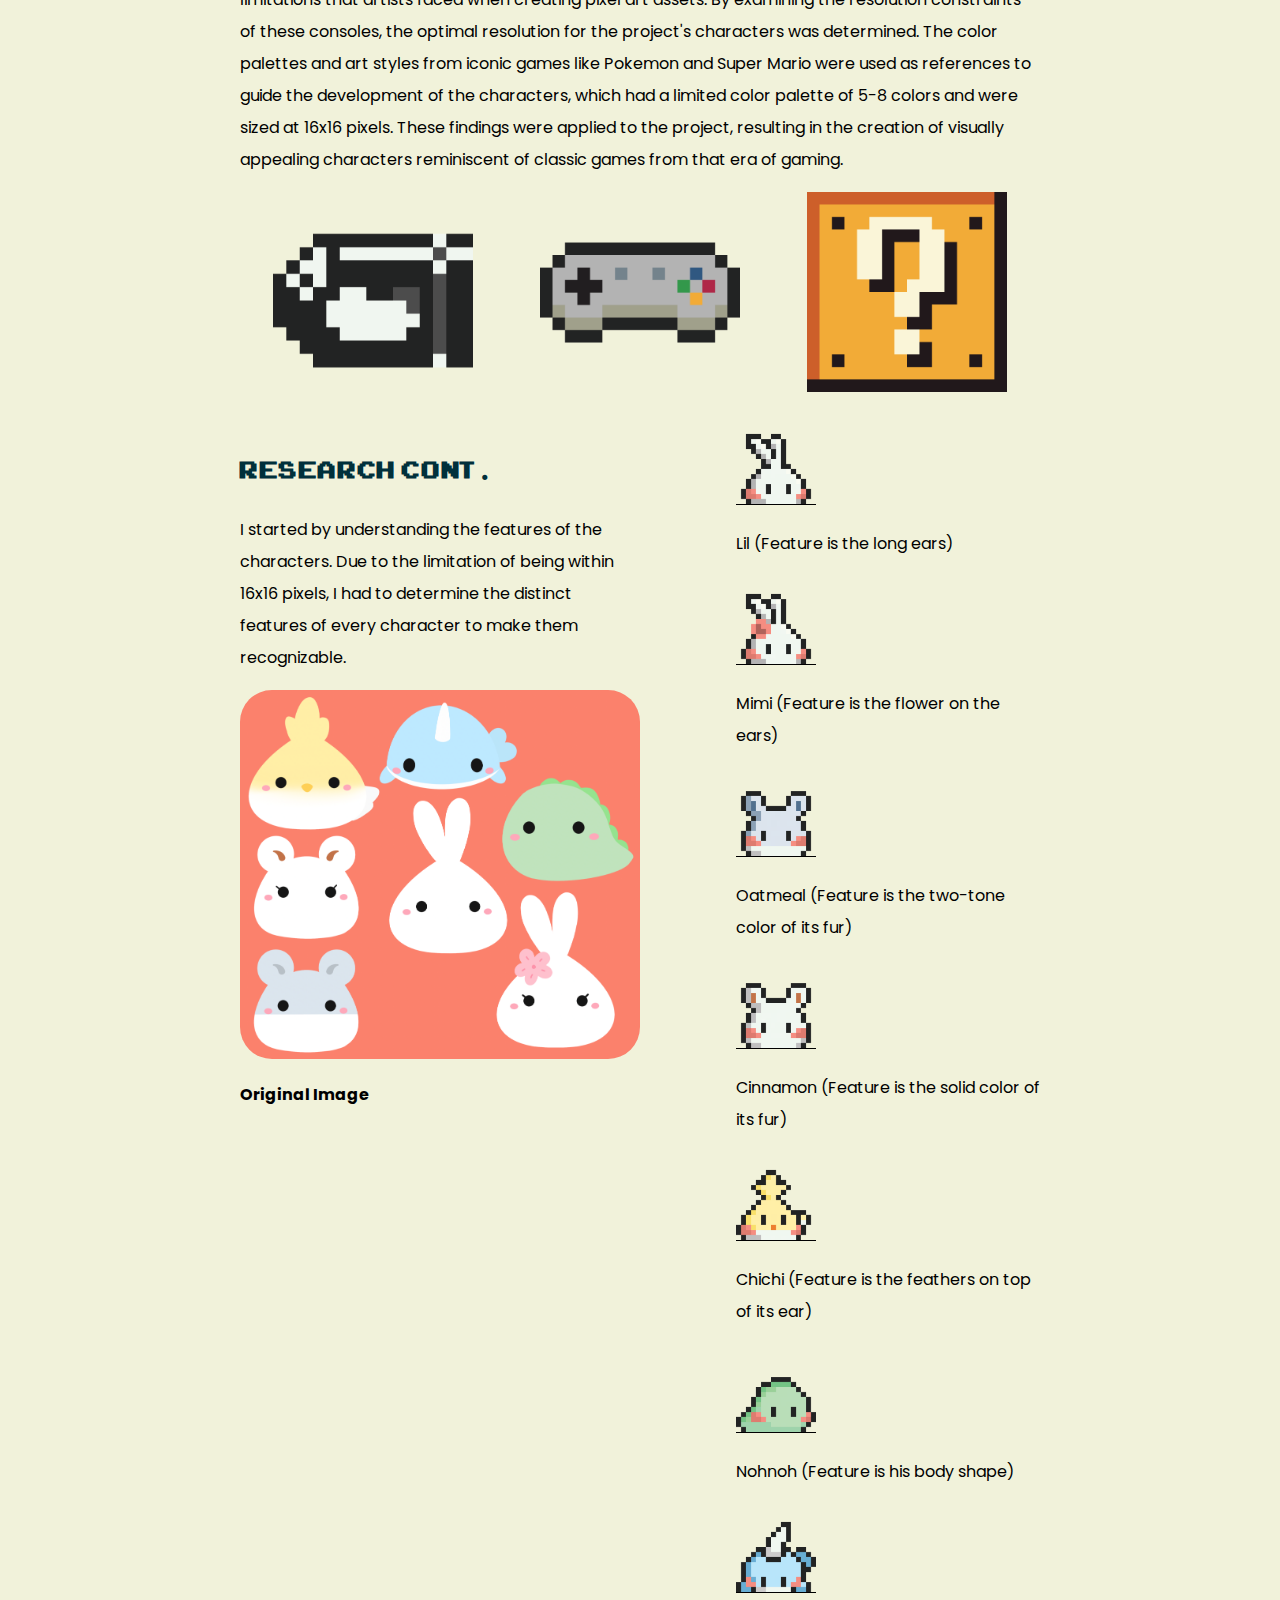
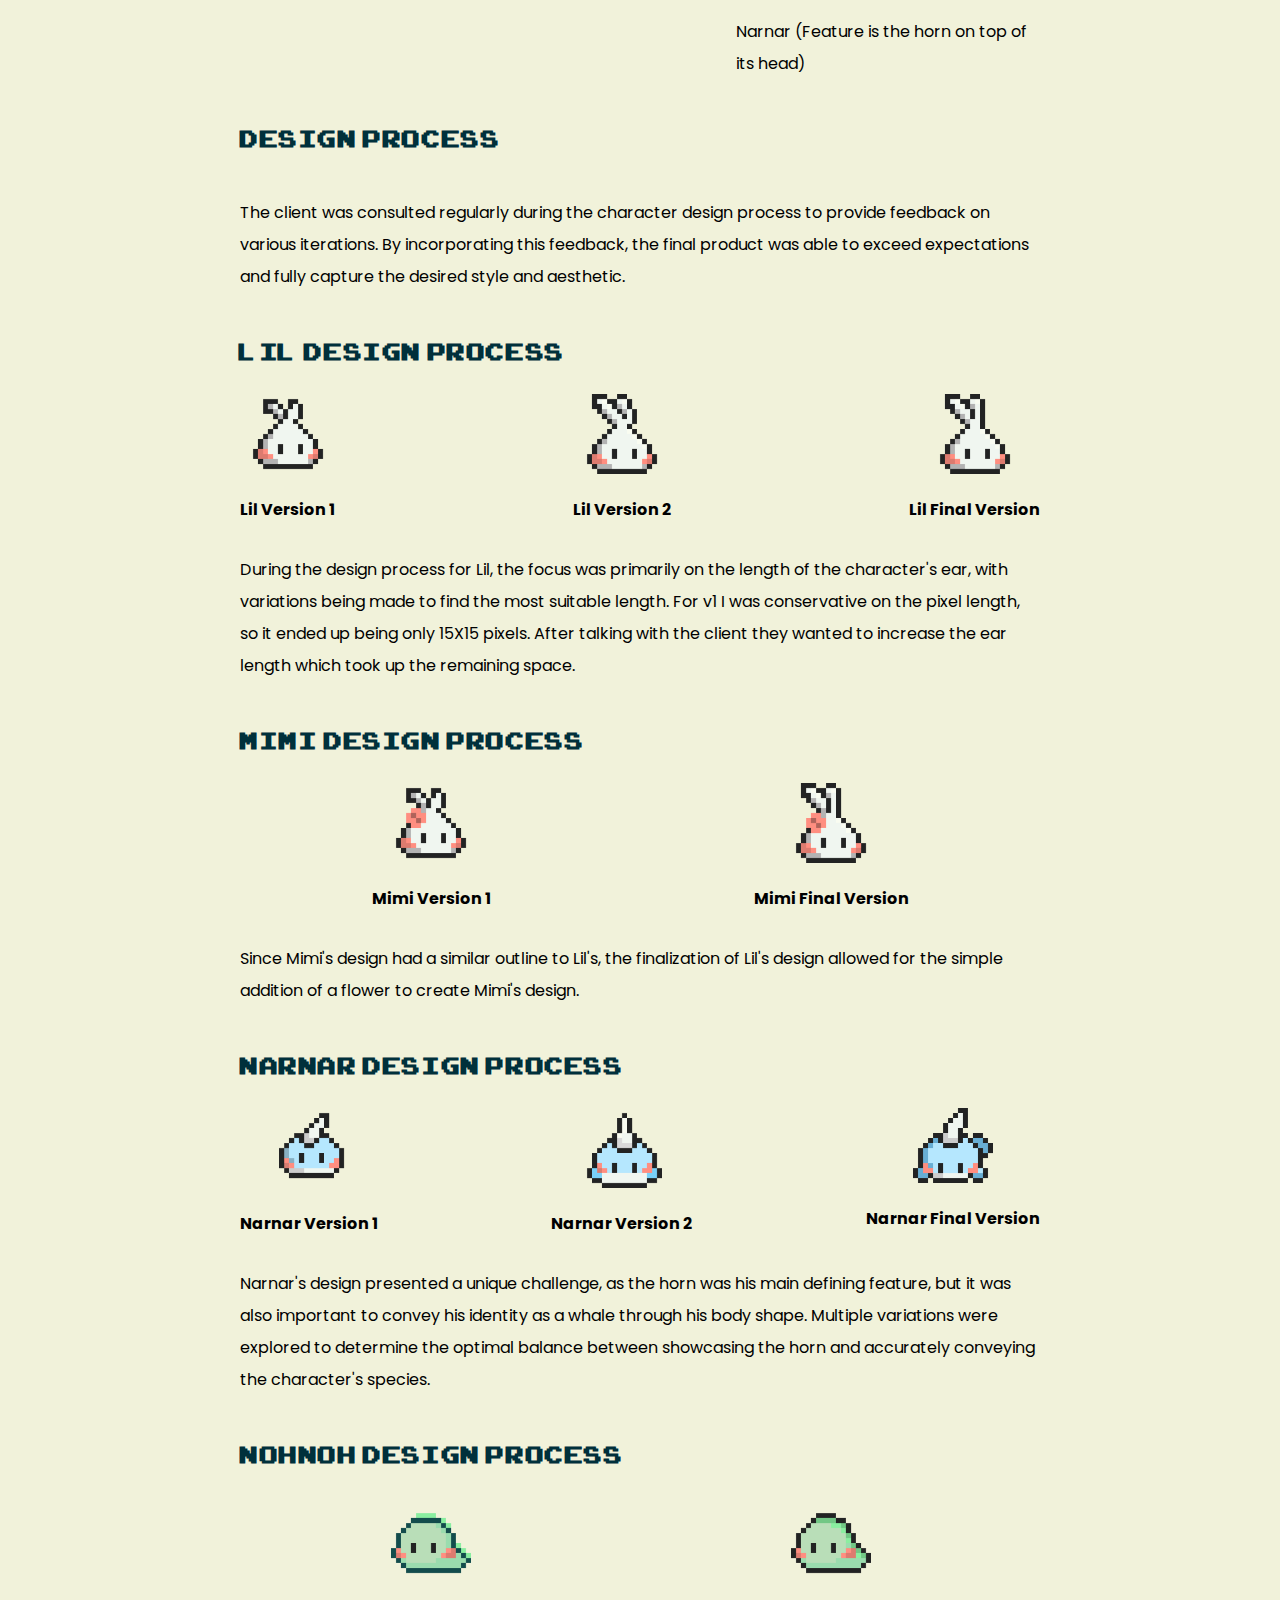
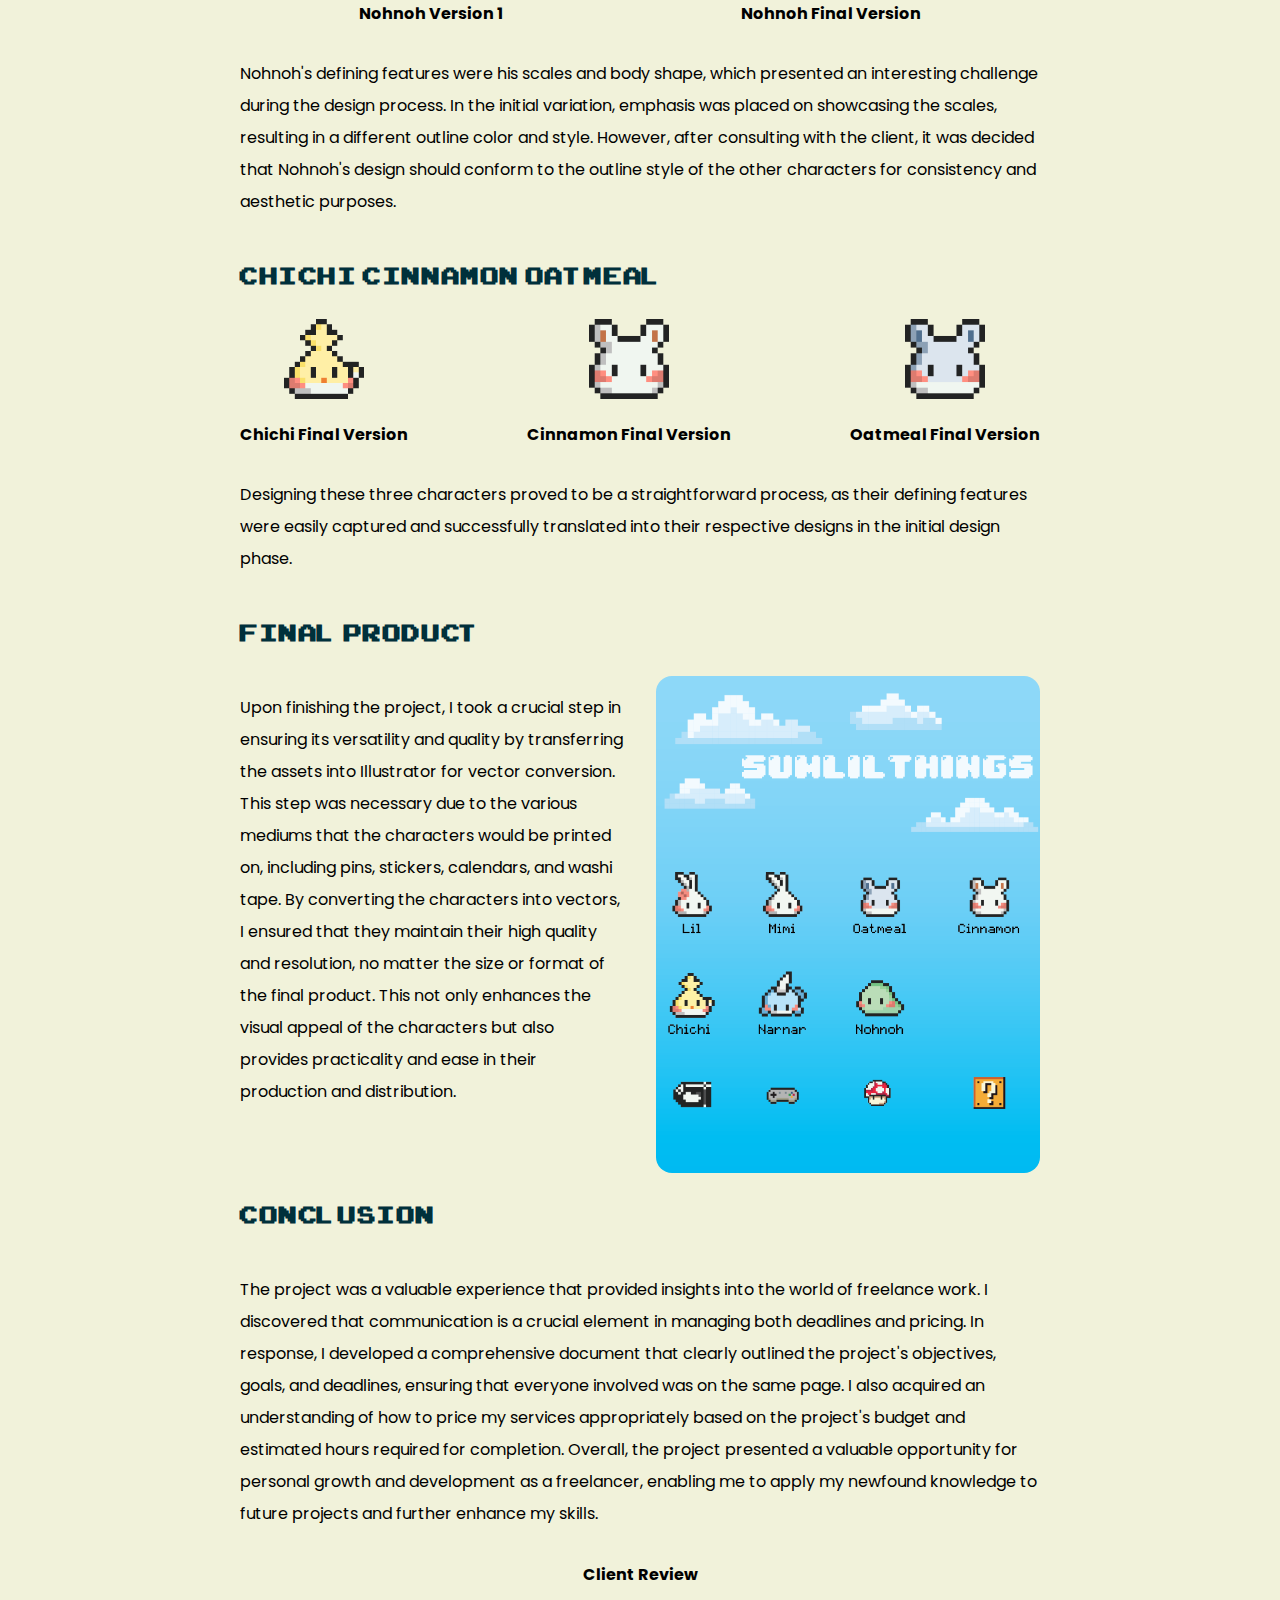
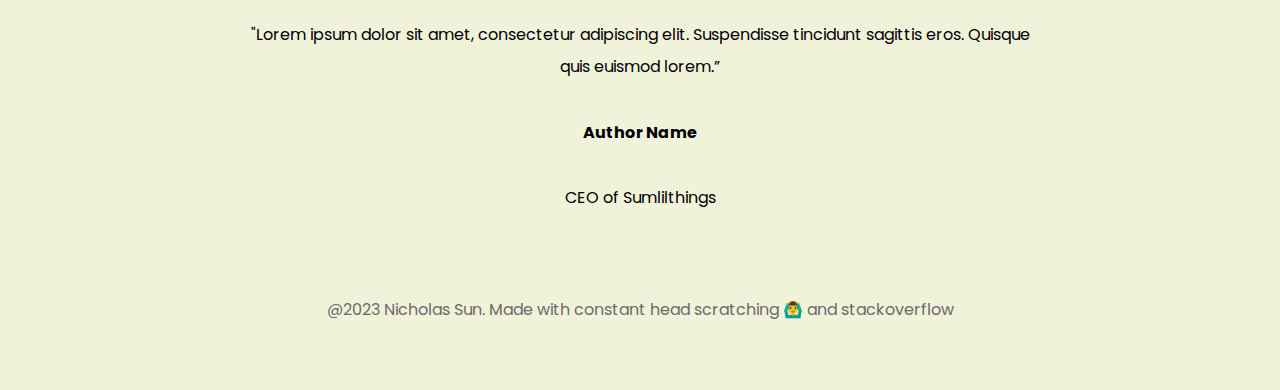
==== commit 87794fc1: "added footer" ====
--- a/project1.html
+++ b/project1.html
@@ -212,6 +212,9 @@
             <p>CEO of Sumlilthings</p>
         </div>
     </section>
+    <footer>
+        <p>@2023 Nicholas Sun. Made with constant head scratching 🙆‍♂️ and stackoverflow</p>
+    </footer>
     
 
 </body>
--- a/project1.css
+++ b/project1.css
@@ -190,6 +190,8 @@
     text-align: center;
   }
 
-  .client-review{
-    margin-bottom: 3rem;
+  footer{
+    text-align: center;
+    padding: 3rem;
+    color: rgb(107, 107, 107);
   }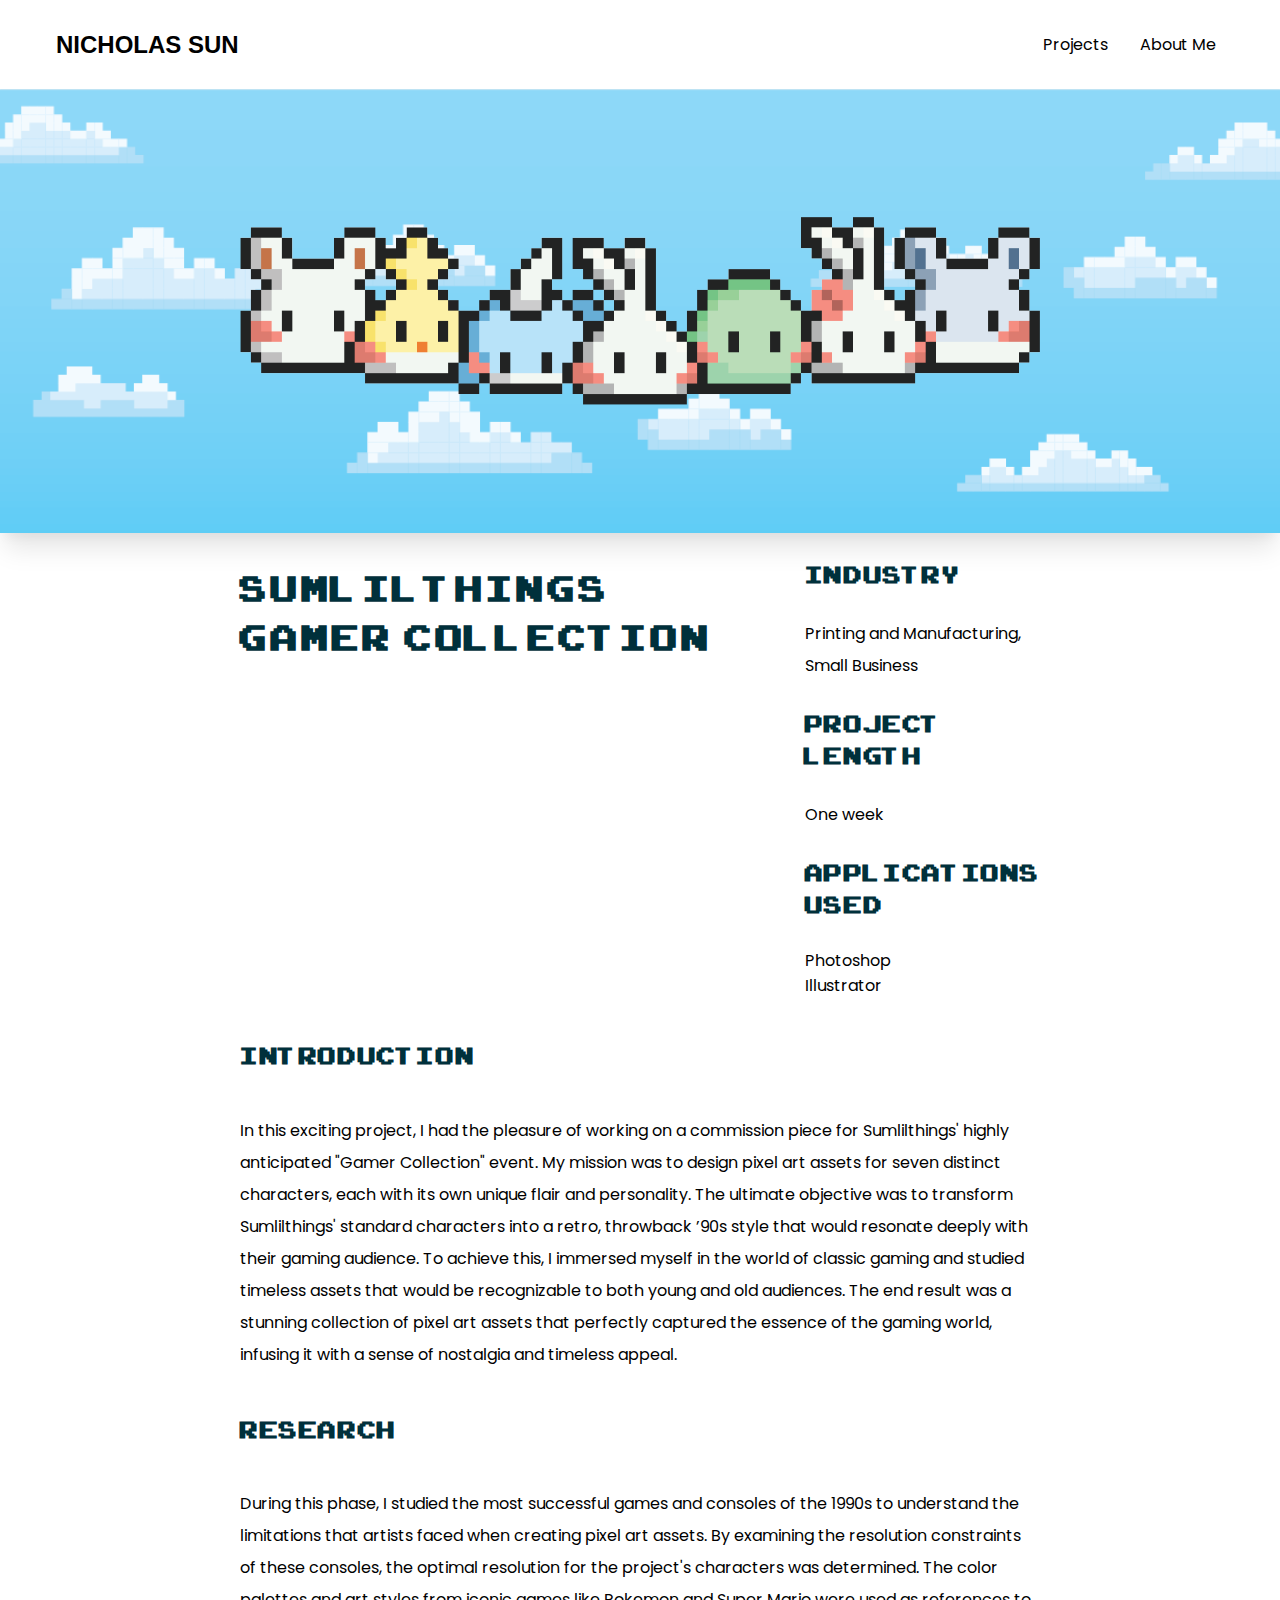
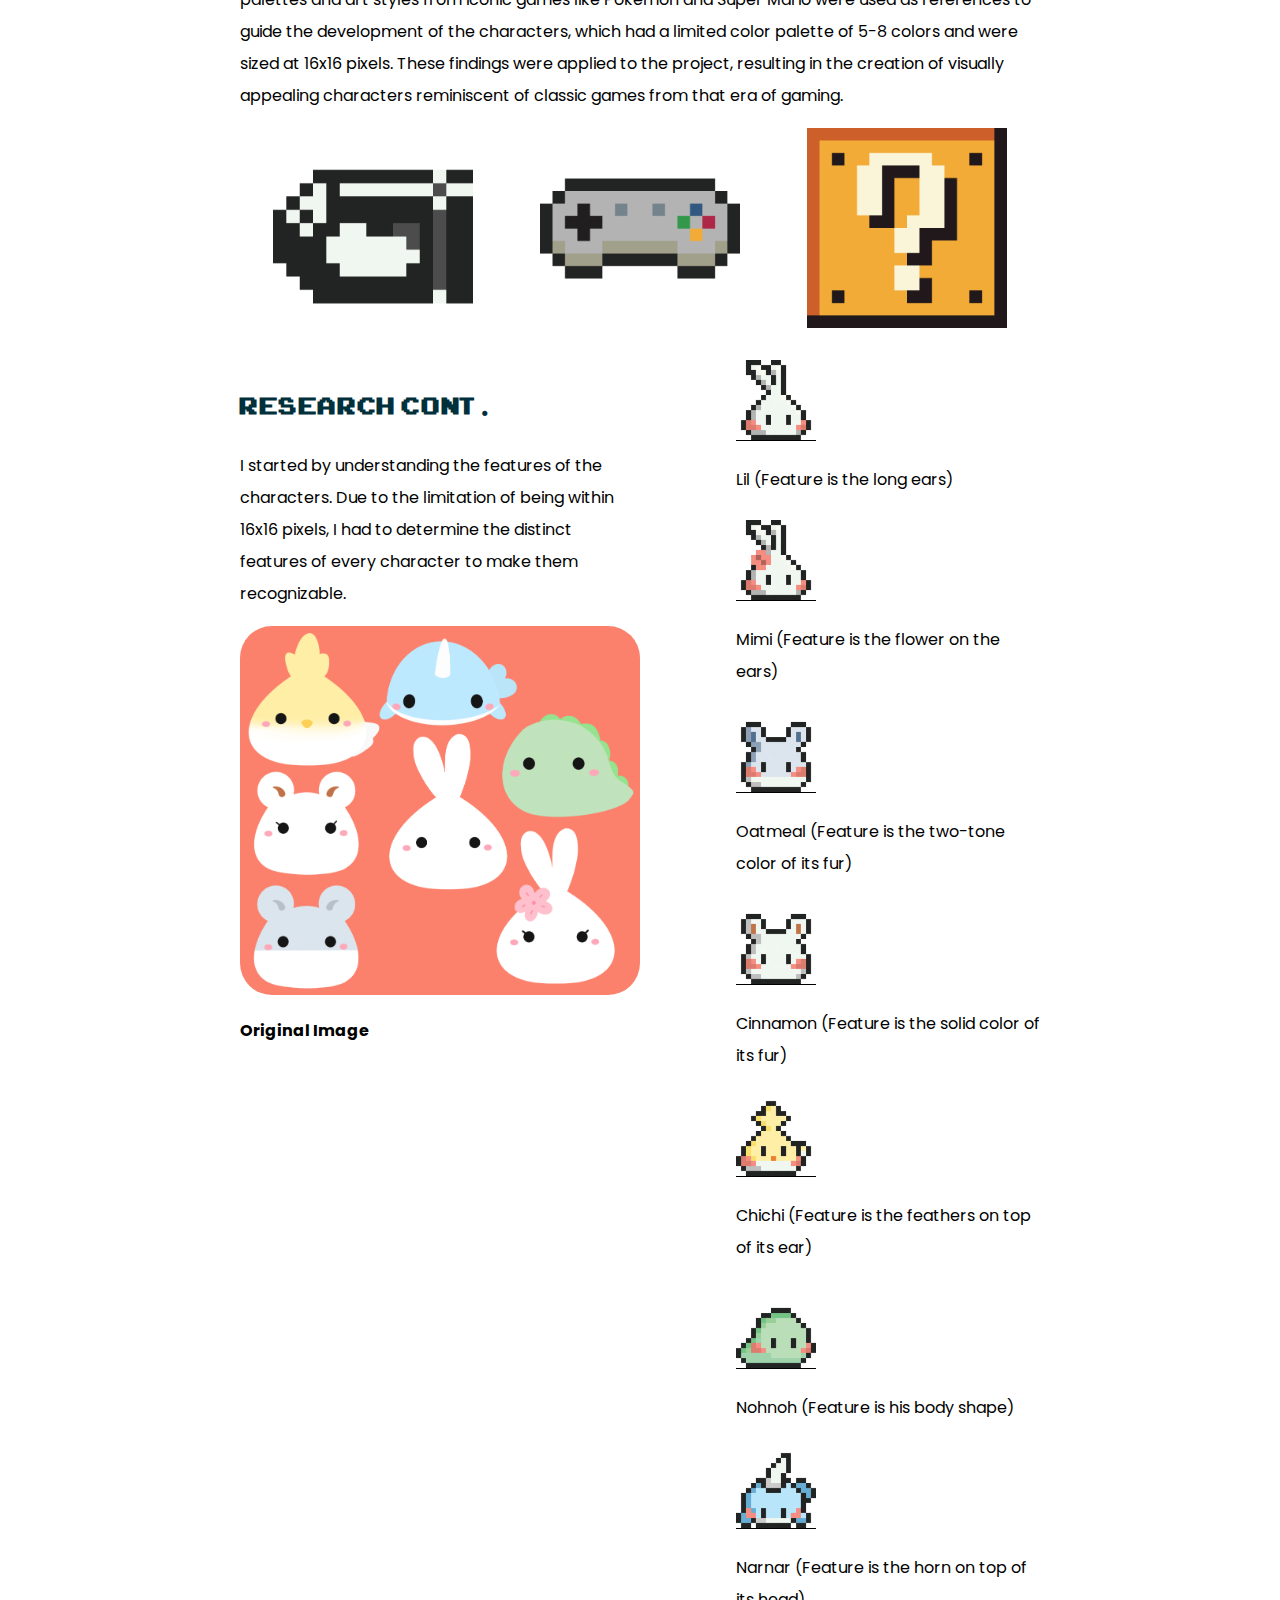
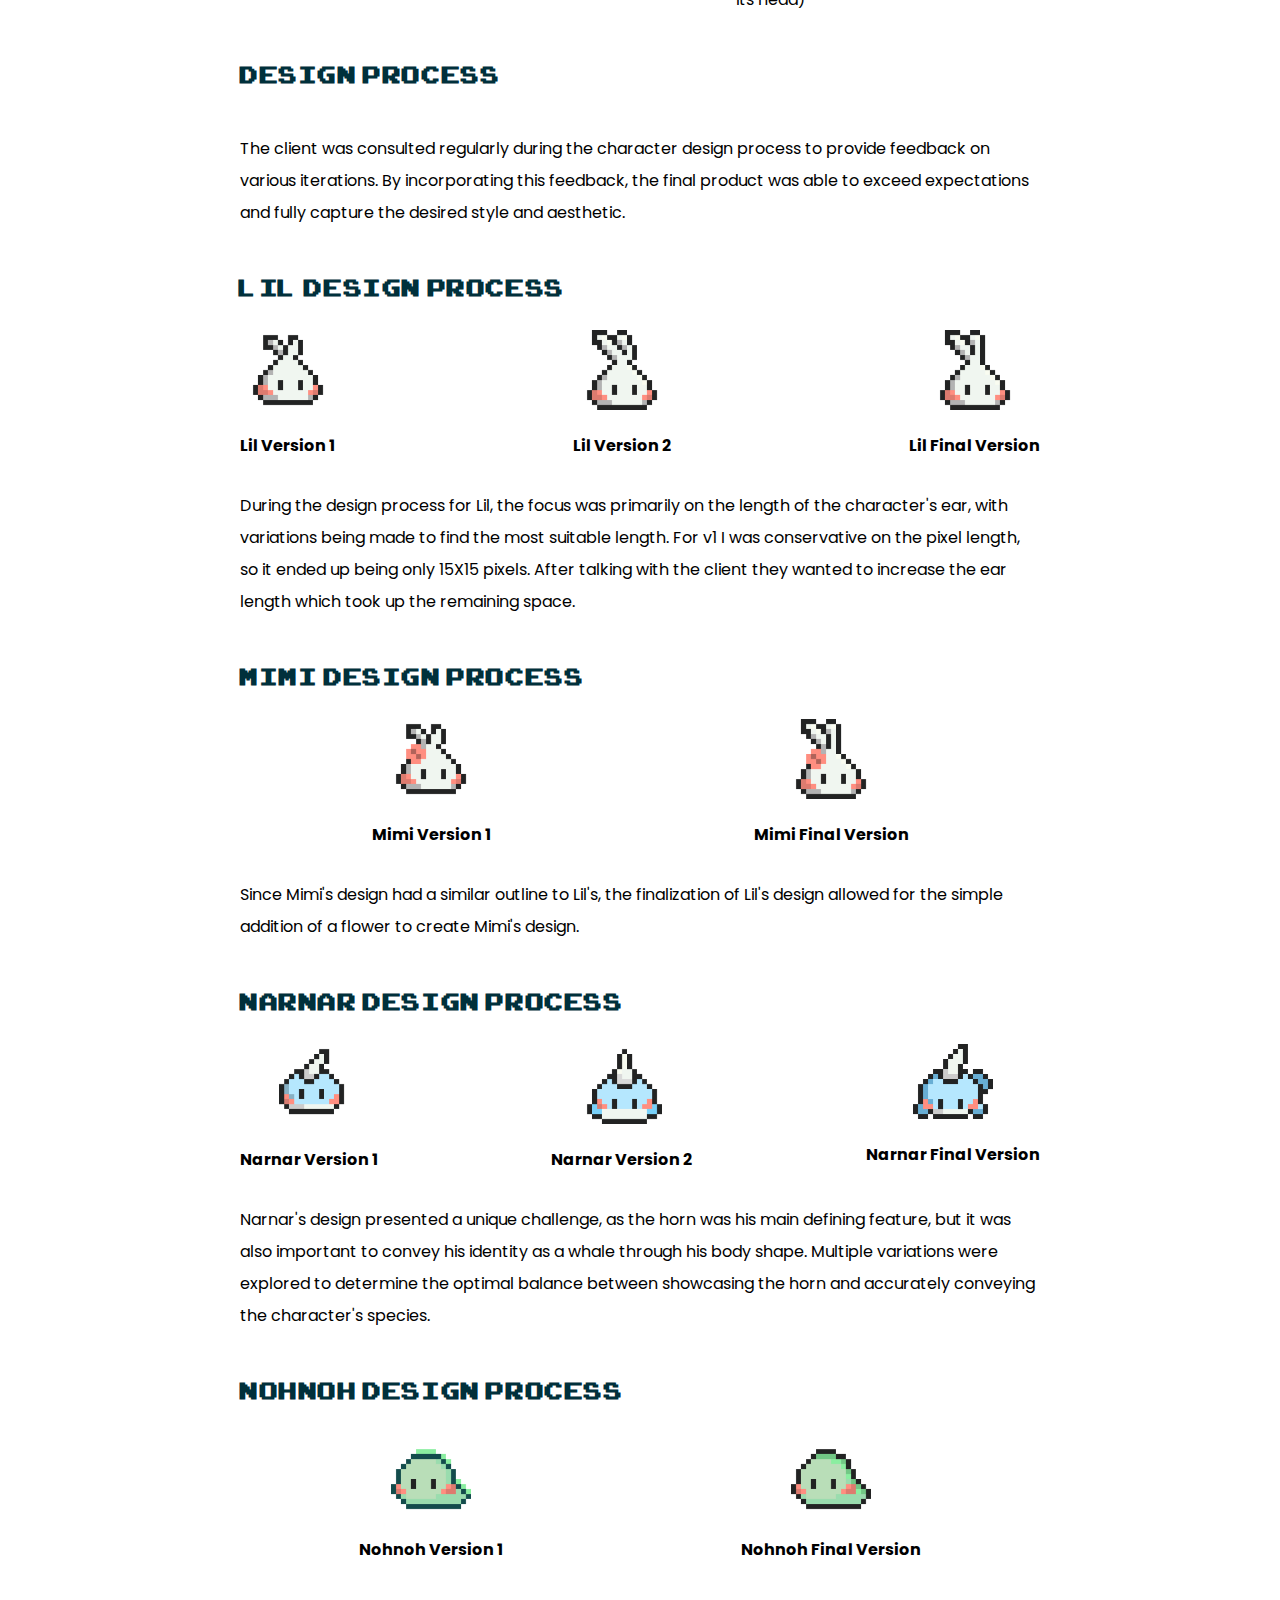
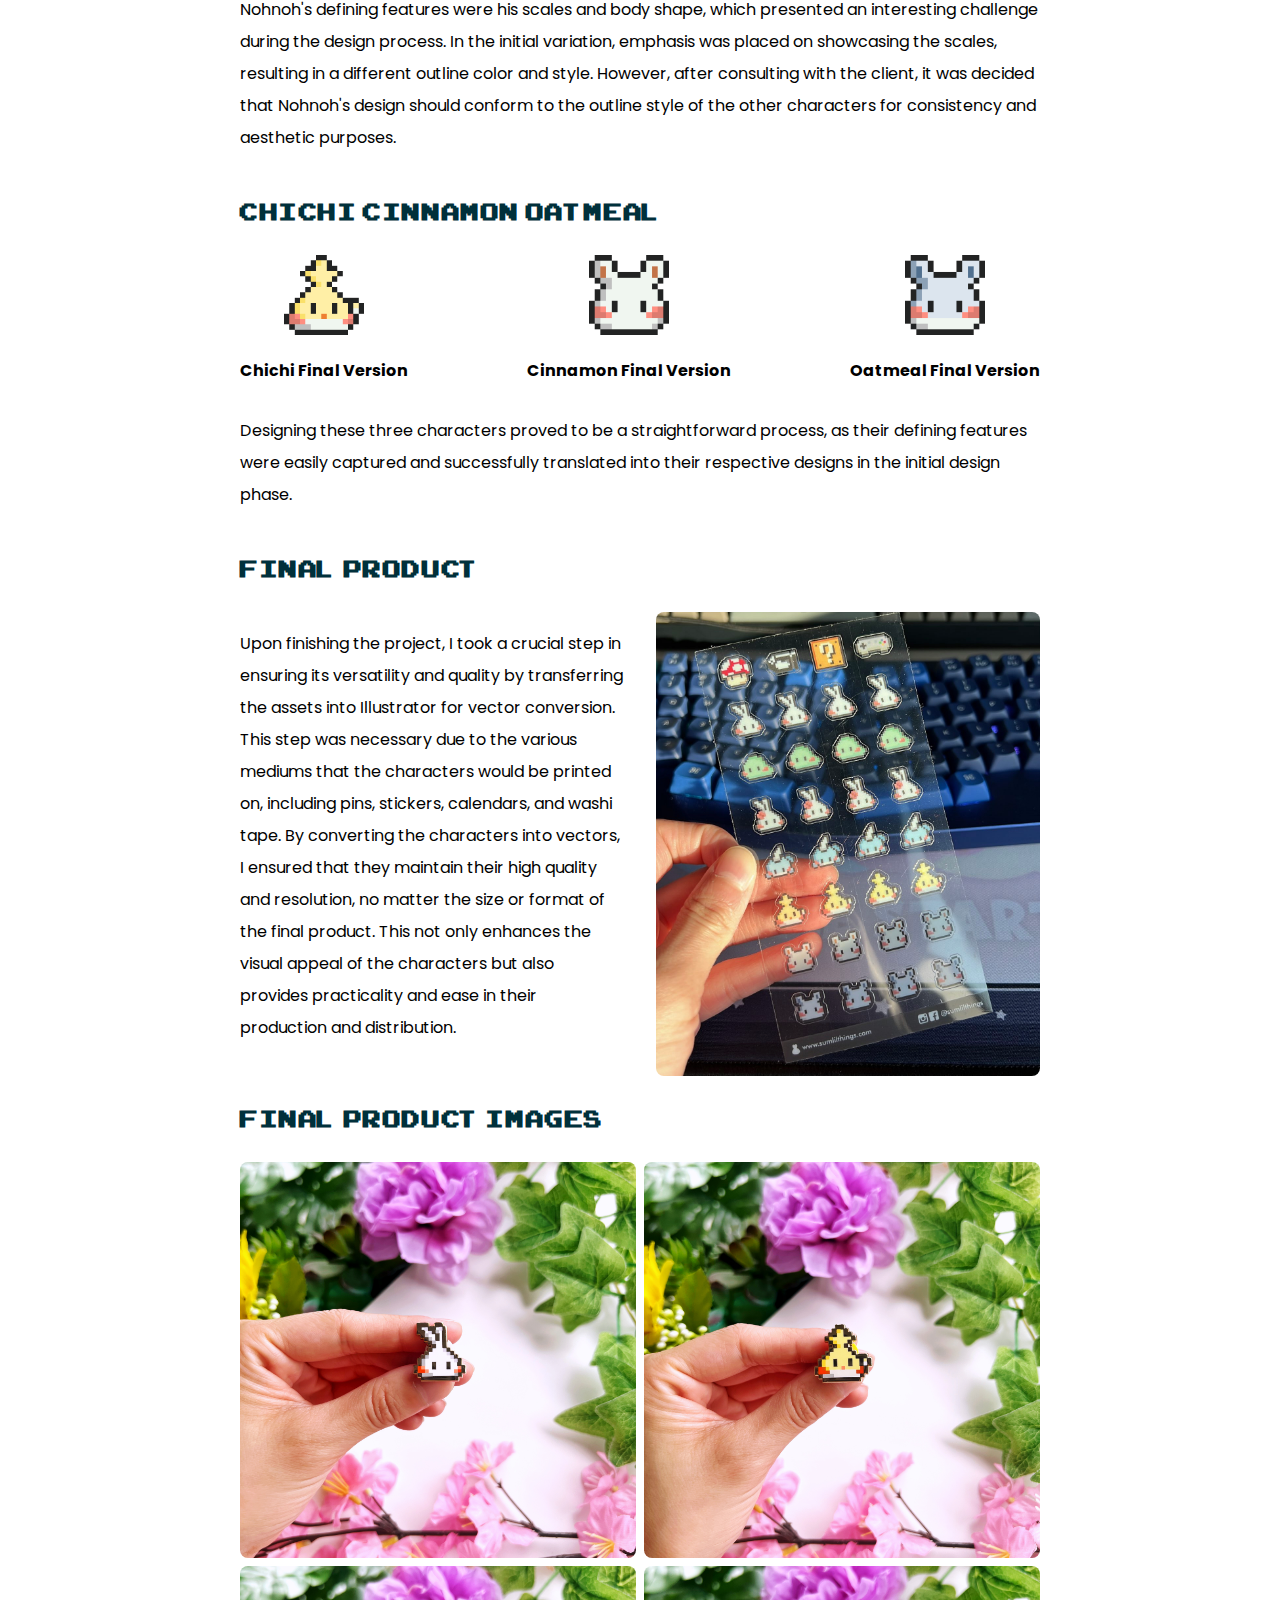
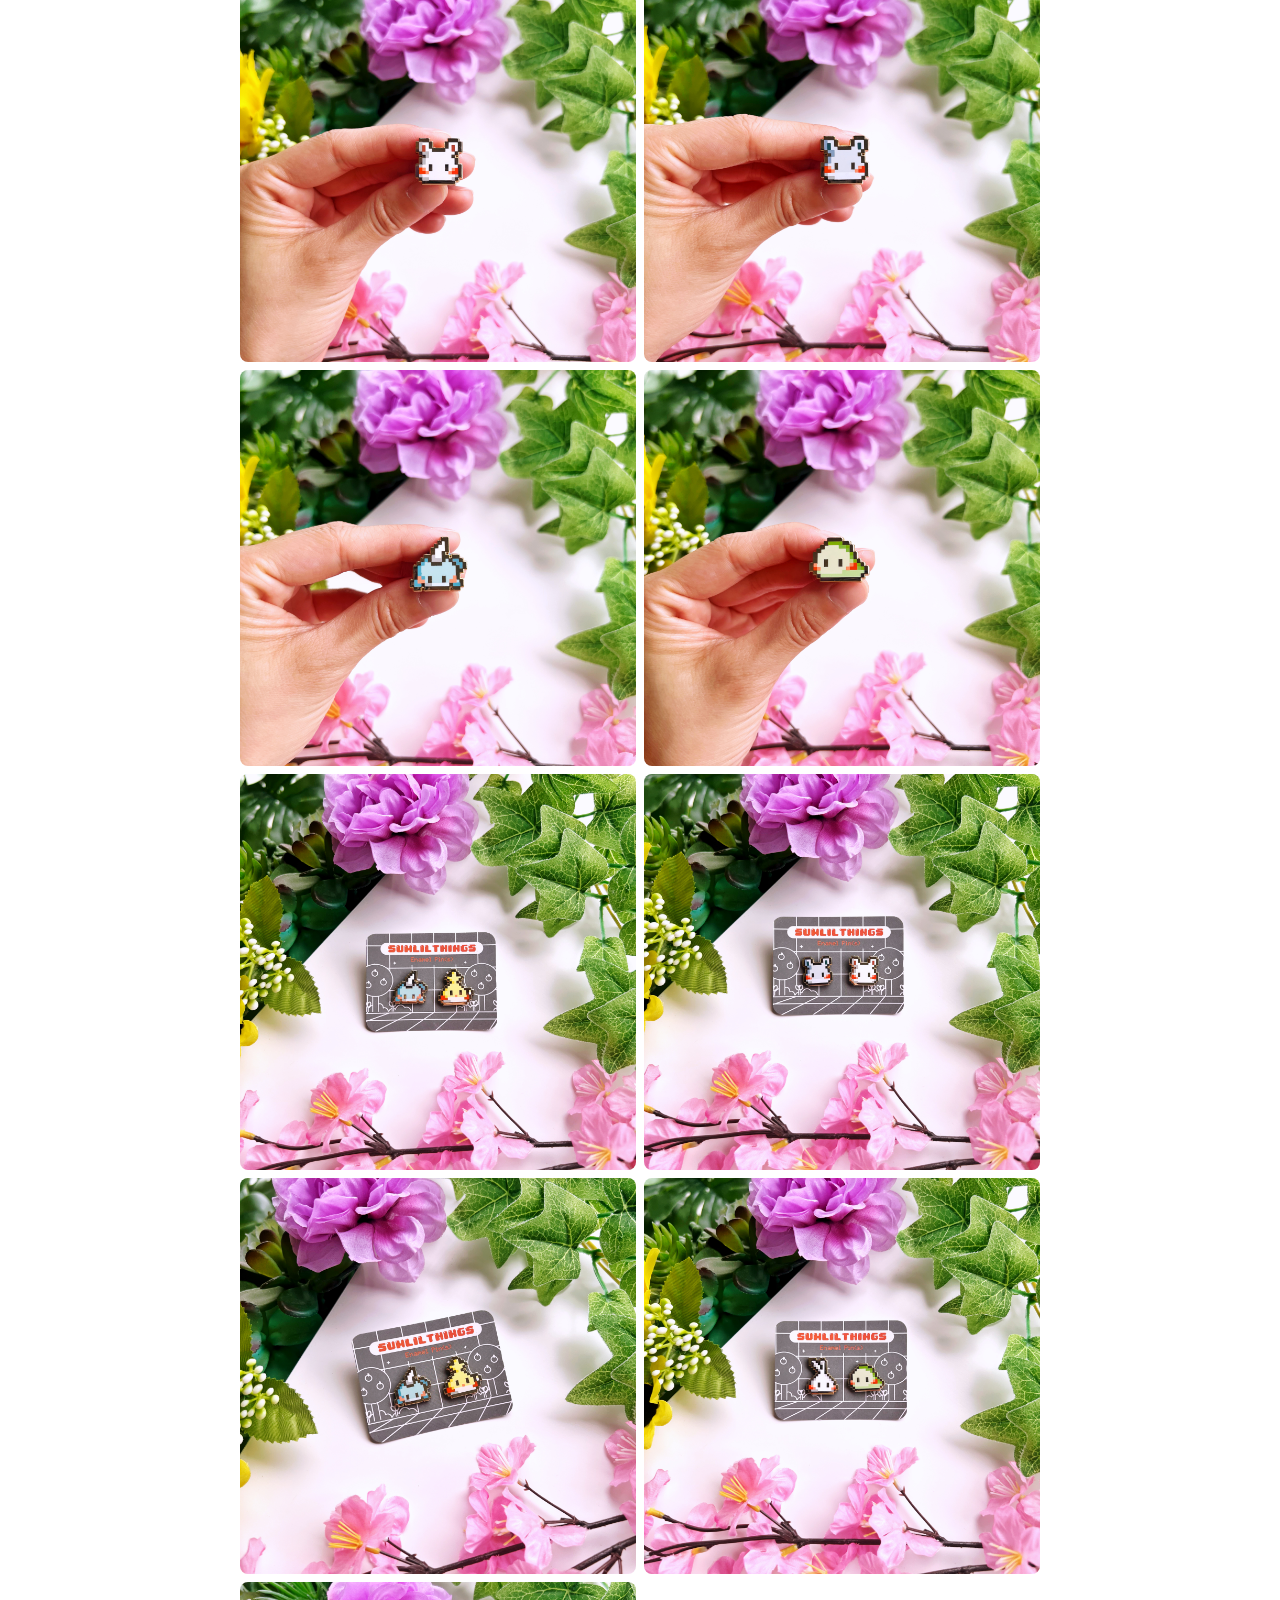
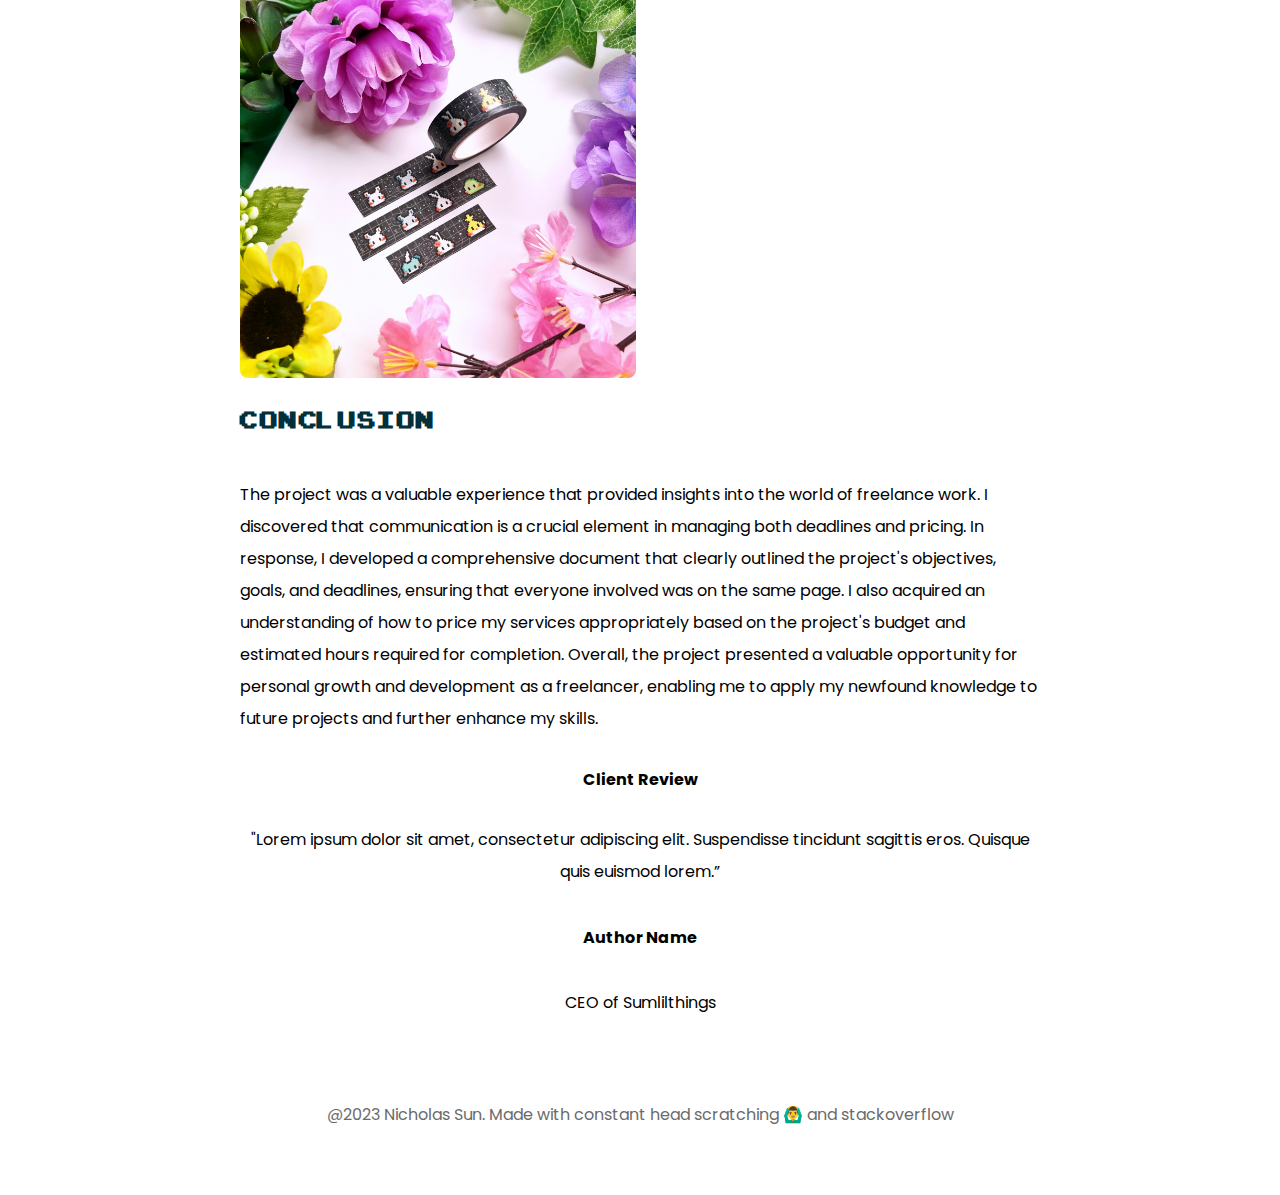
==== commit 9ce9e1e2: "final" ====
--- a/project1.html
+++ b/project1.html
@@ -192,8 +192,22 @@
                     <p>Upon finishing the project, I took a crucial step in ensuring its versatility and quality by transferring the assets into Illustrator for vector conversion. This step was necessary due to the various mediums that the characters would be printed on, including pins, stickers, calendars, and washi tape. By converting the characters into vectors, I ensured that they maintain their high quality and resolution, no matter the size or format of the final product. This not only enhances the visual appeal of the characters but also provides practicality and ease in their production and distribution.</p>
                 </div>
                 <div class="final-product-image">
-                    <img class="final-image"src="images/Final v4-01.png" alt="">
-                </div>
+                    <img class="final-image"src="images/Simlil Final Images/stickers.jpeg" alt="">
+                </div>
+            </div>
+            <h2>Final Product Images</h2>
+            <div class="final-images-container">
+                <img class="final-image"src="images/Simlil Final Images/lil pin.jpeg" alt="">
+                <img class="final-image"src="images/Simlil Final Images/chichi pin.jpeg" alt="">
+                <img class="final-image"src="images/Simlil Final Images/cinnamon pin.jpeg" alt=""> 
+                <img class="final-image"src="images/Simlil Final Images/oatmeal pin.jpeg" alt="">
+                <img class="final-image"src="images/Simlil Final Images/narnar pin.jpeg" alt=""> 
+                <img class="final-image"src="images/Simlil Final Images/nohnoh pin.jpeg" alt=""> 
+                <img class="final-image"src="images/Simlil Final Images/pin pack 1.jpeg" alt=""> 
+                <img class="final-image"src="images/Simlil Final Images/pin pack 2.jpeg" alt=""> 
+                <img class="final-image"src="images/Simlil Final Images/pin pack 3.jpeg" alt=""> 
+                <img class="final-image"src="images/Simlil Final Images/pin pack 4.jpeg" alt="">
+                <img class="final-image"src="images/Simlil Final Images/washi tape.jpeg" alt="">   
             </div>
         </div>
     </section>
--- a/project1.css
+++ b/project1.css
@@ -24,7 +24,6 @@
 }
 
 body{
- background-color: #f1f2da;
  margin: 0;
  padding: 0;
 }
@@ -40,8 +39,9 @@
     display: flex;
     justify-content: space-between;
     align-items: center;
-    padding: 3rem;
-    /* background-color: lightblue; */
+    padding: 1rem 3rem;
+    background-color: white;
+    box-shadow: rgba(0, 0, 0, 0.1) 0px 1px 2px 0px;
   }
   
   .logo{
@@ -78,11 +78,13 @@
 
   .sumlilhero{
     background-image: url(images/Background-01-01.png);
-    background-position: left top;
+    background-repeat: no-repeat;
+    background-size: cover;
     display: flex;
     justify-content: center;
     align-items: center;
     padding: 8rem 0rem;
+    box-shadow: rgba(0, 0, 0, 0.1) 0px 20px 25px -5px, rgba(0, 0, 0, 0.04) 0px 10px 10px -5px;
   }
   .sumlilthumbnail{
     width: min(800px, 70%);
@@ -183,12 +185,22 @@
 
   .final-image{
     max-width: 100%;
-    border-radius: 1rem;
+    border-radius: .5rem;
+  }
+
+  .final-images-container{
+    display: grid;
+    justify-content: center;
+    grid-template-columns: repeat(2,1fr);
+    grid-template-rows: 1fr;
+    gap: .5rem;
+    align-items: center;
   }
 
   .sect.content.client-review{
     text-align: center;
   }
+
 
   footer{
     text-align: center;
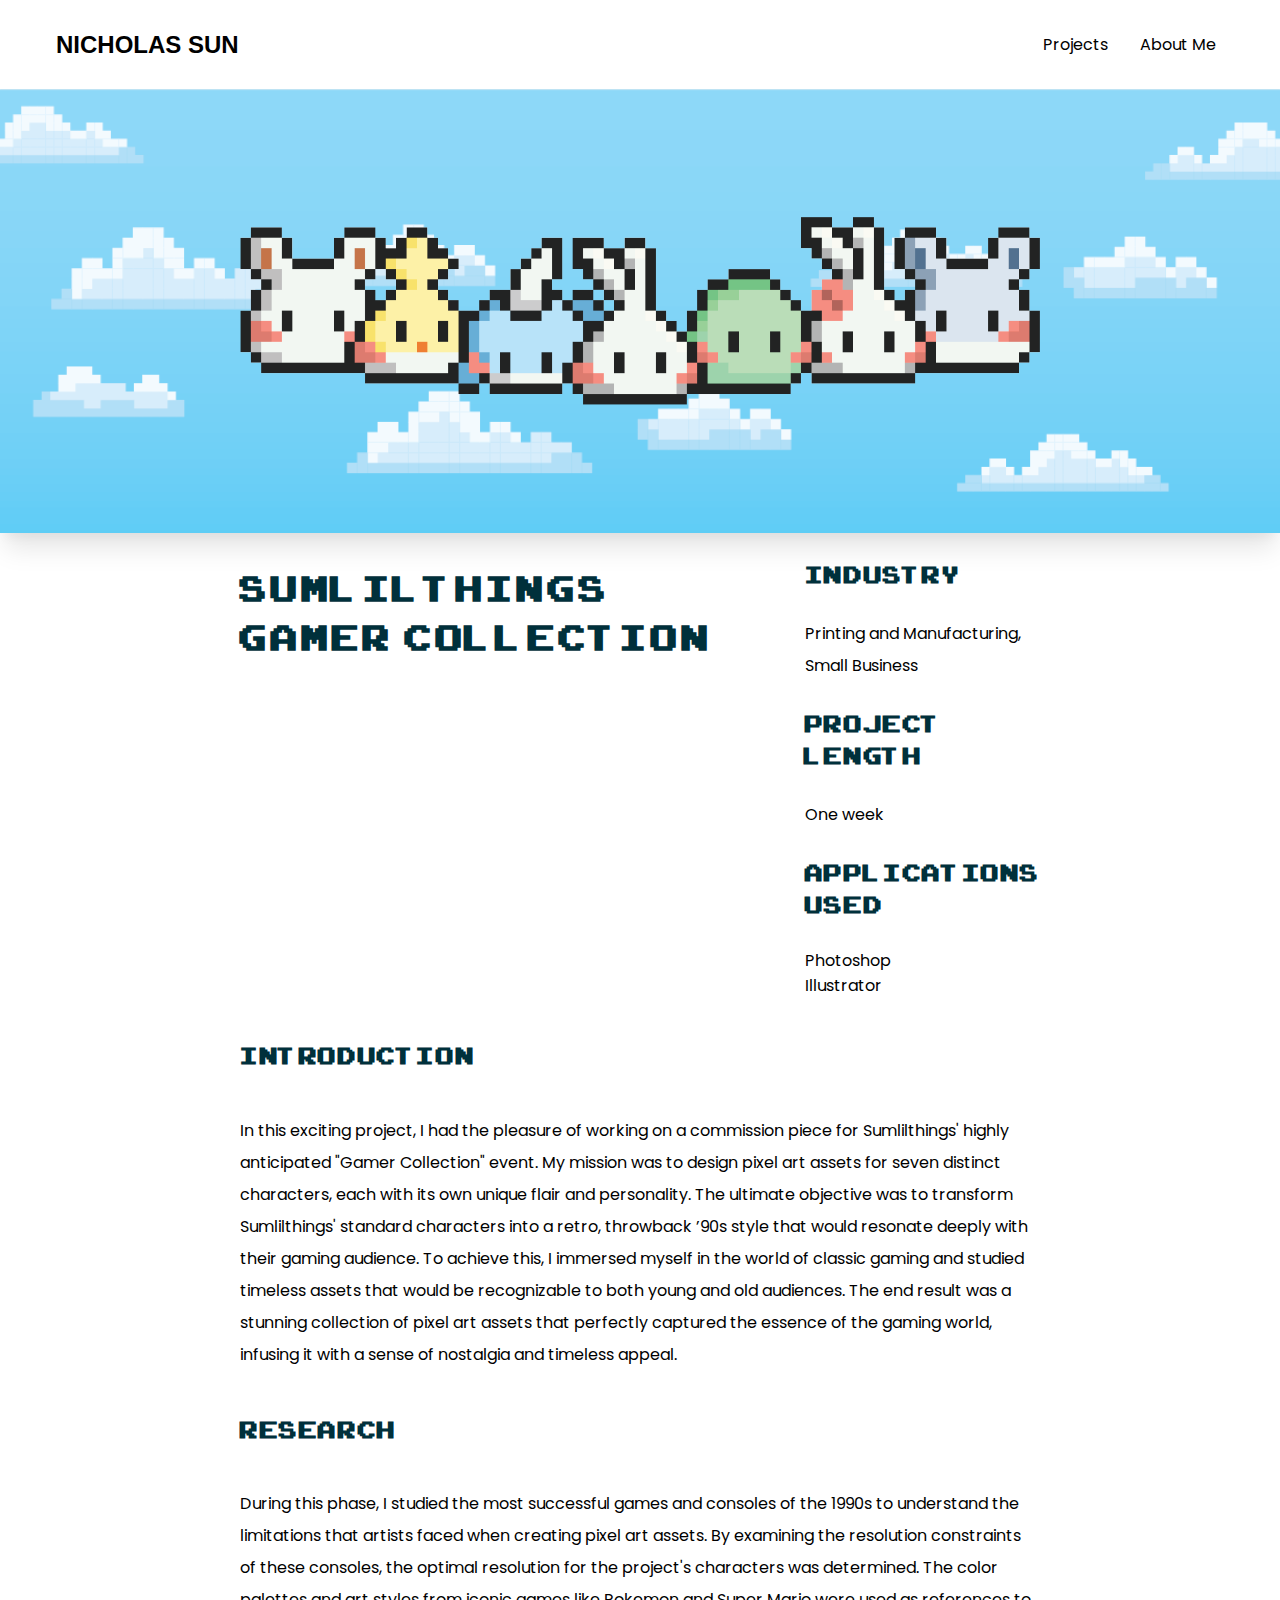
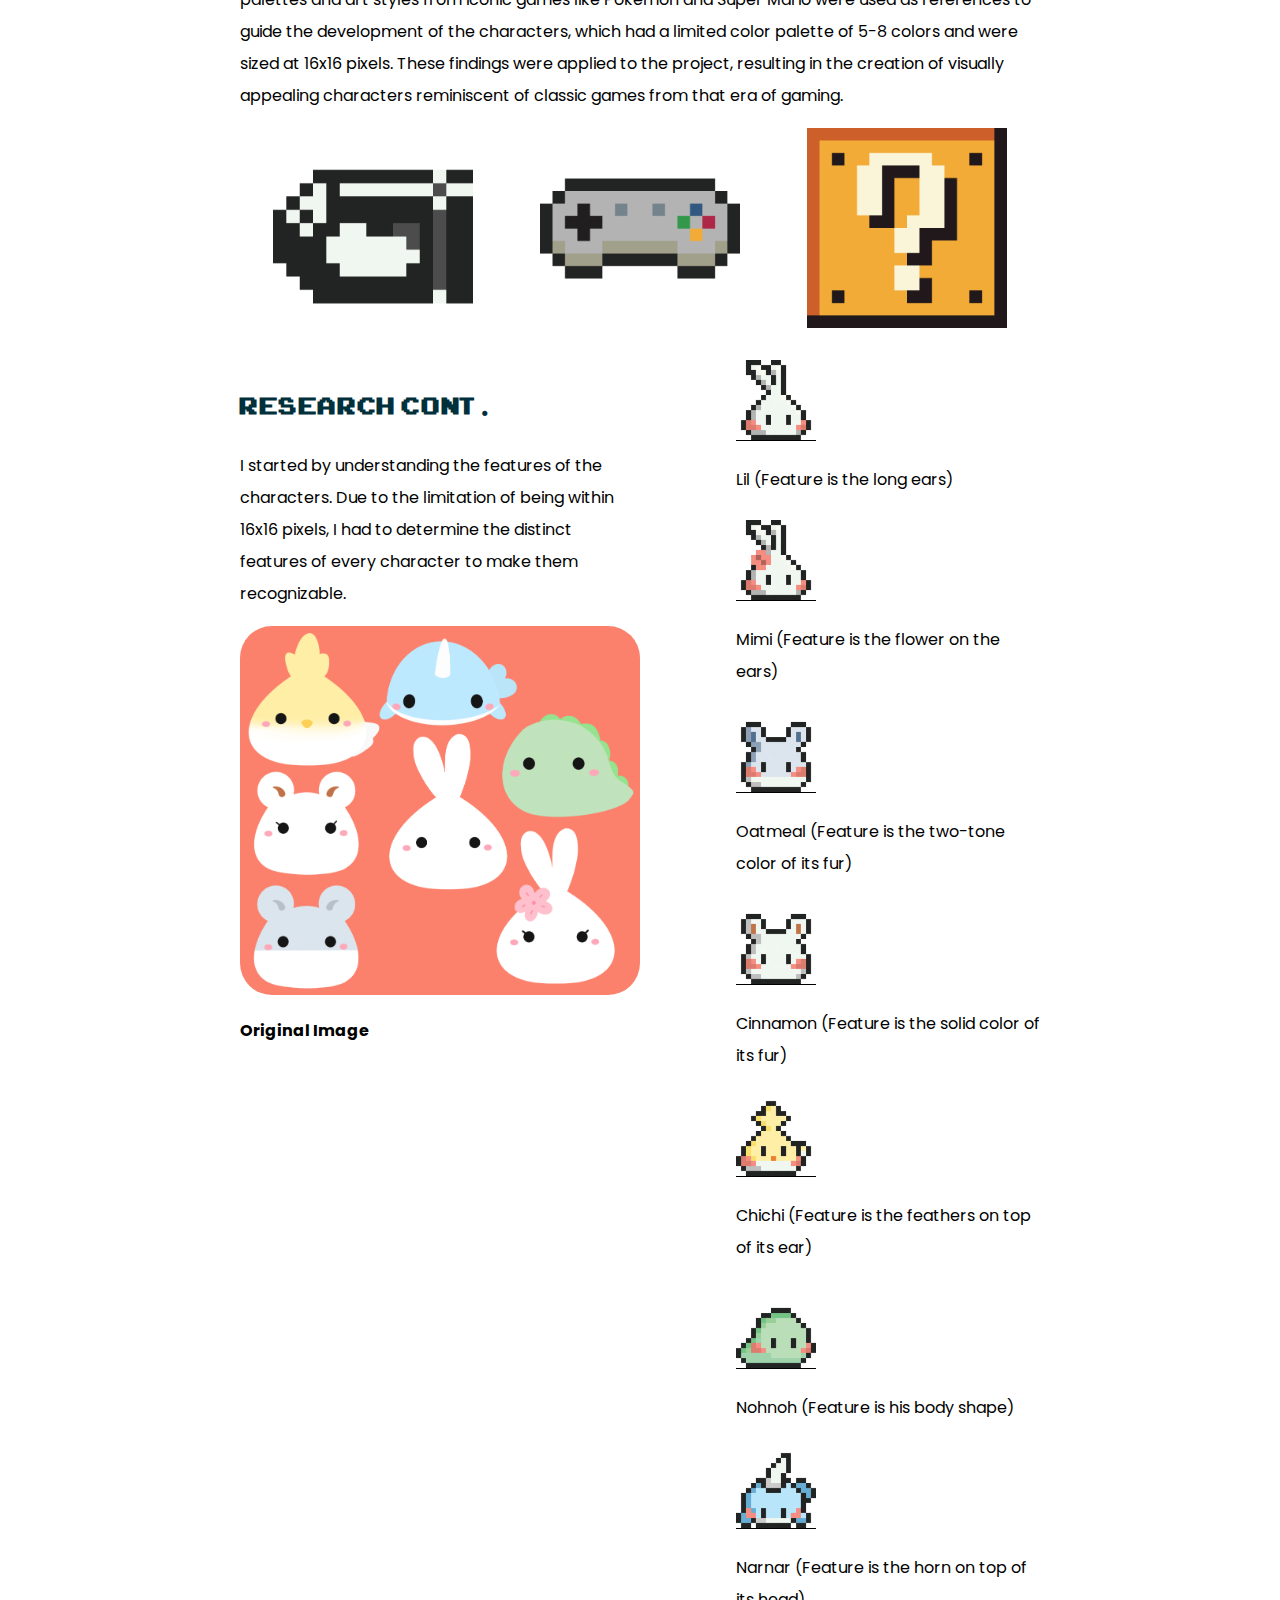
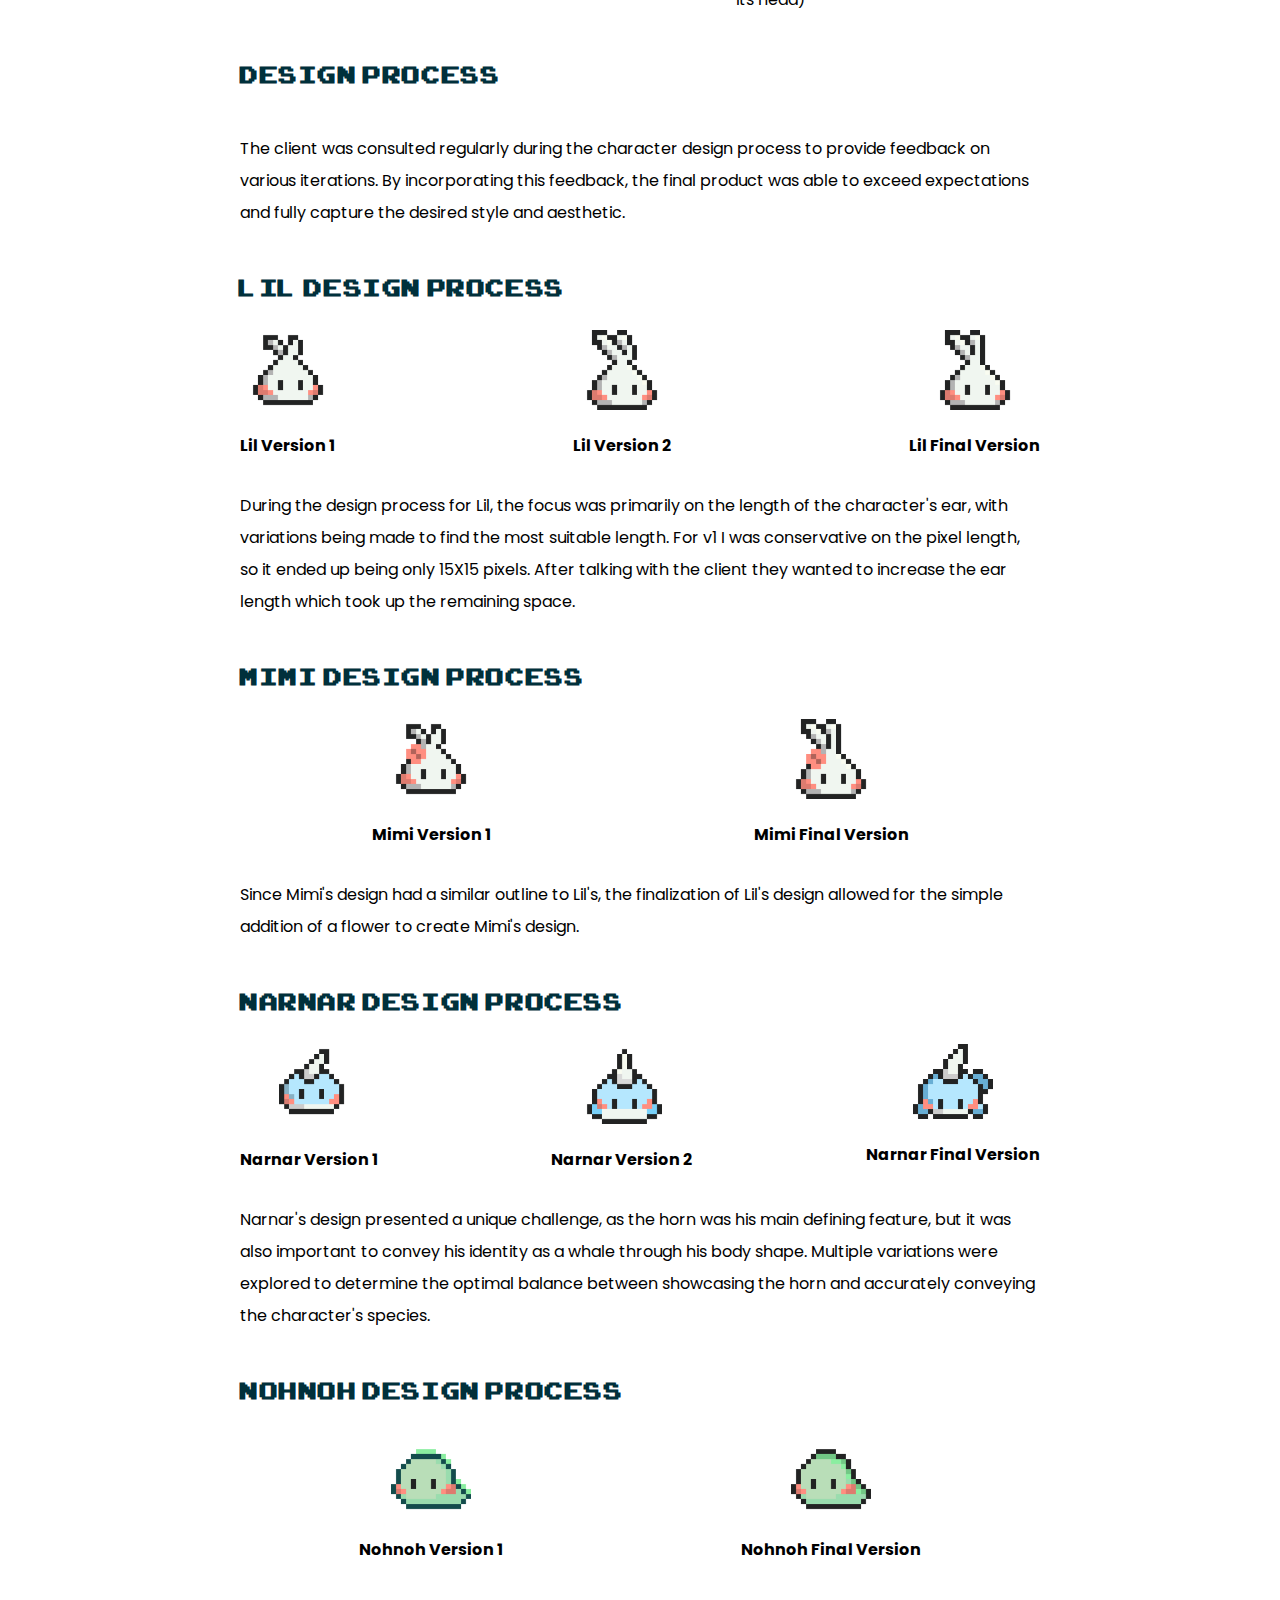
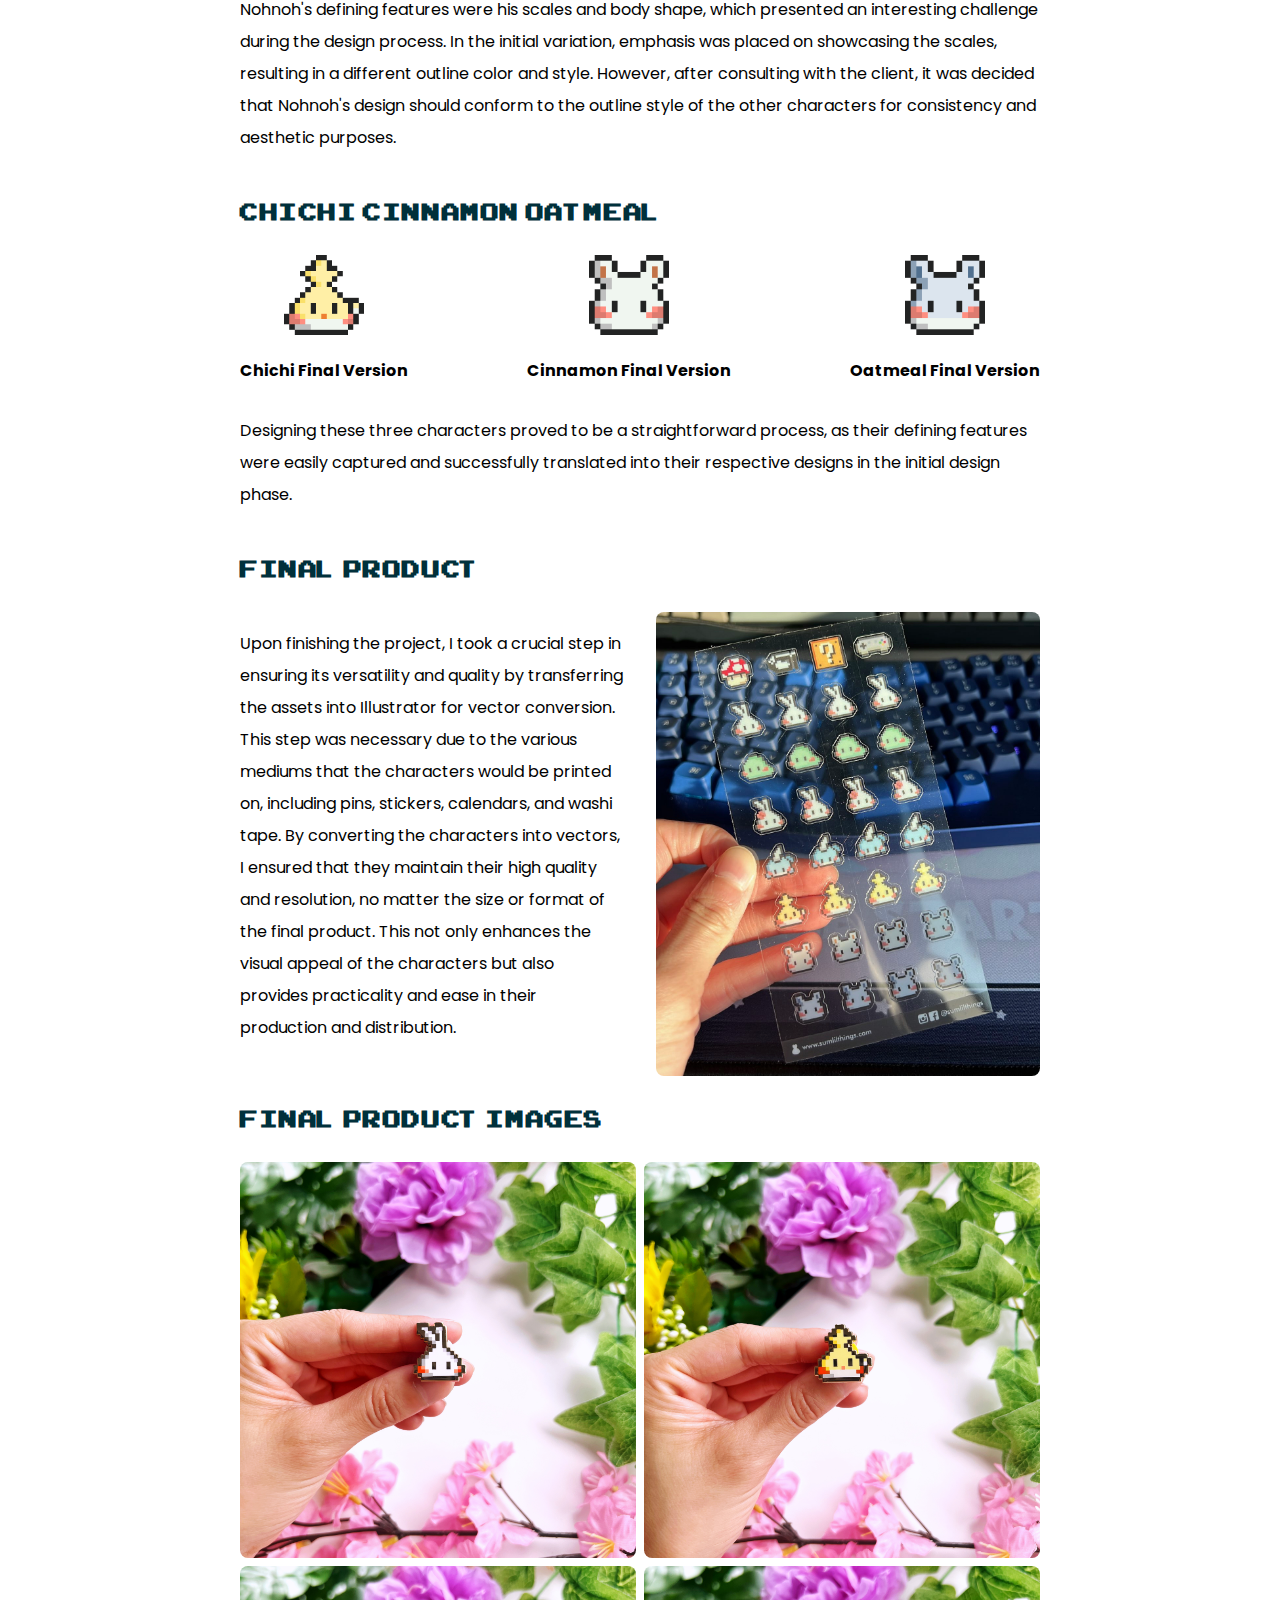
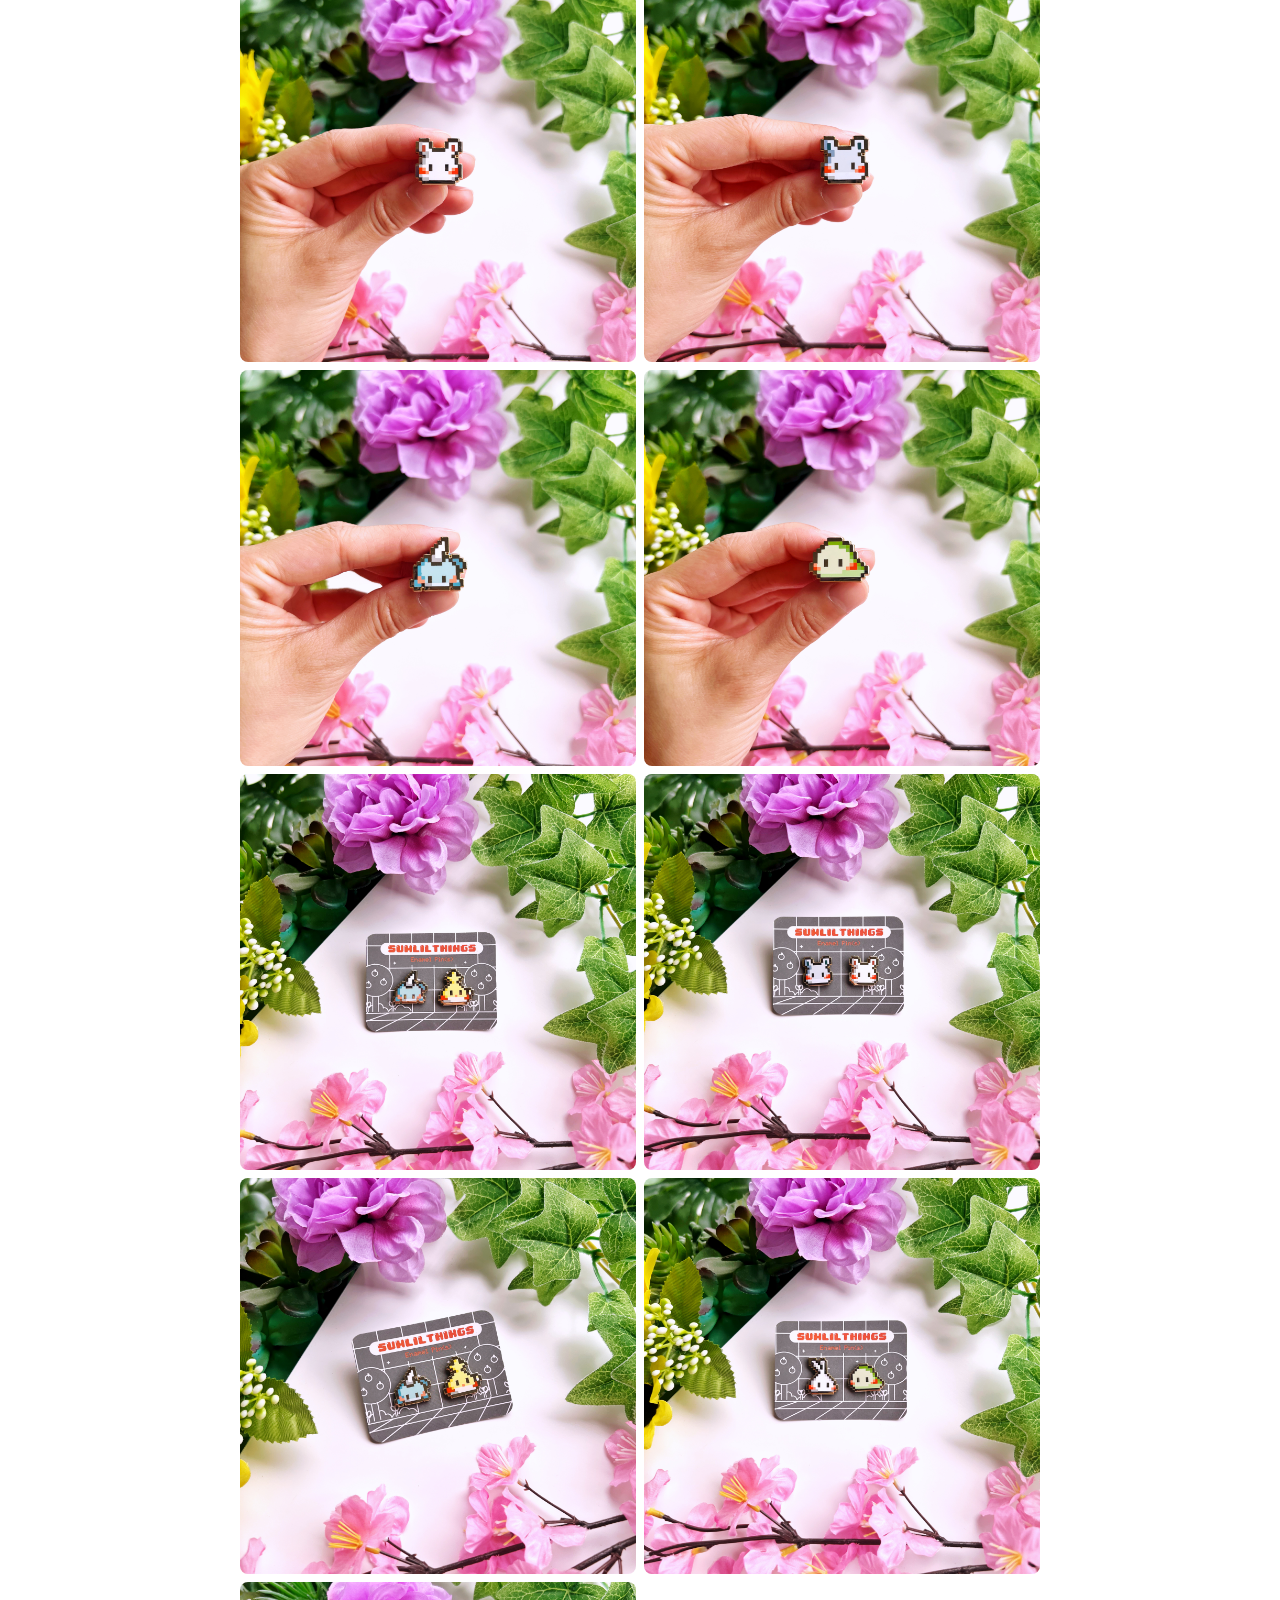
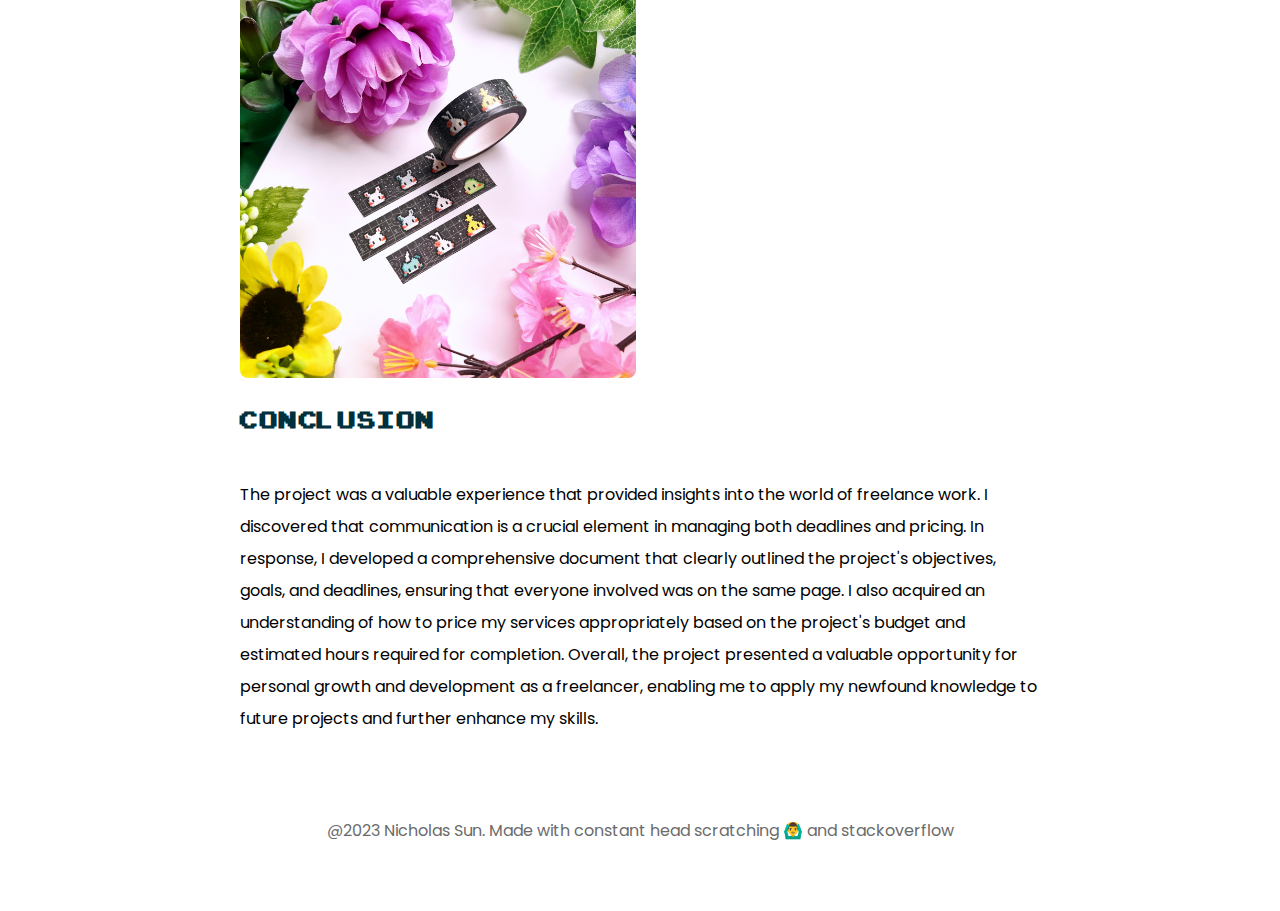
==== commit cbf16c63: "fixed links" ====
--- a/project1.html
+++ b/project1.html
@@ -13,8 +13,8 @@
             <a class="logo" href="index.html">Nicholas Sun</a>
             <div class="navlinks">
                 <ul>
-                   <li><a href="#">Projects</a></li>
-                    <li><a href="#">About Me</a></li> 
+                   <li><a href="https://nicholaszsun.github.io/nicholaszsundesigns/#project-sec">Projects</a></li>
+                    <li><a href="https://nicholaszsun.github.io/nicholaszsundesigns/#about-me-sec">About Me</a></li> 
                 </ul>
             </div>
         </nav>
@@ -217,7 +217,7 @@
             <p>The project was a valuable experience that provided insights into the world of freelance work. I discovered that communication is a crucial element in managing both deadlines and pricing. In response, I developed a comprehensive document that clearly outlined the project's objectives, goals, and deadlines, ensuring that everyone involved was on the same page. I also acquired an understanding of how to price my services appropriately based on the project's budget and estimated hours required for completion. Overall, the project presented a valuable opportunity for personal growth and development as a freelancer, enabling me to apply my newfound knowledge to future projects and further enhance my skills.</p>
         </div>
     </section>
-    <section class="client-review">
+    <!-- <section class="client-review">
         <div class="sect content client-review">
             <h3>Client Review</h3>
             <p>"Lorem ipsum dolor sit amet, consectetur adipiscing elit. Suspendisse tincidunt sagittis eros. Quisque quis euismod lorem.”</p>
@@ -225,7 +225,7 @@
             <h4>Author Name</h4>
             <p>CEO of Sumlilthings</p>
         </div>
-    </section>
+    </section> -->
     <footer>
         <p>@2023 Nicholas Sun. Made with constant head scratching 🙆‍♂️ and stackoverflow</p>
     </footer>
